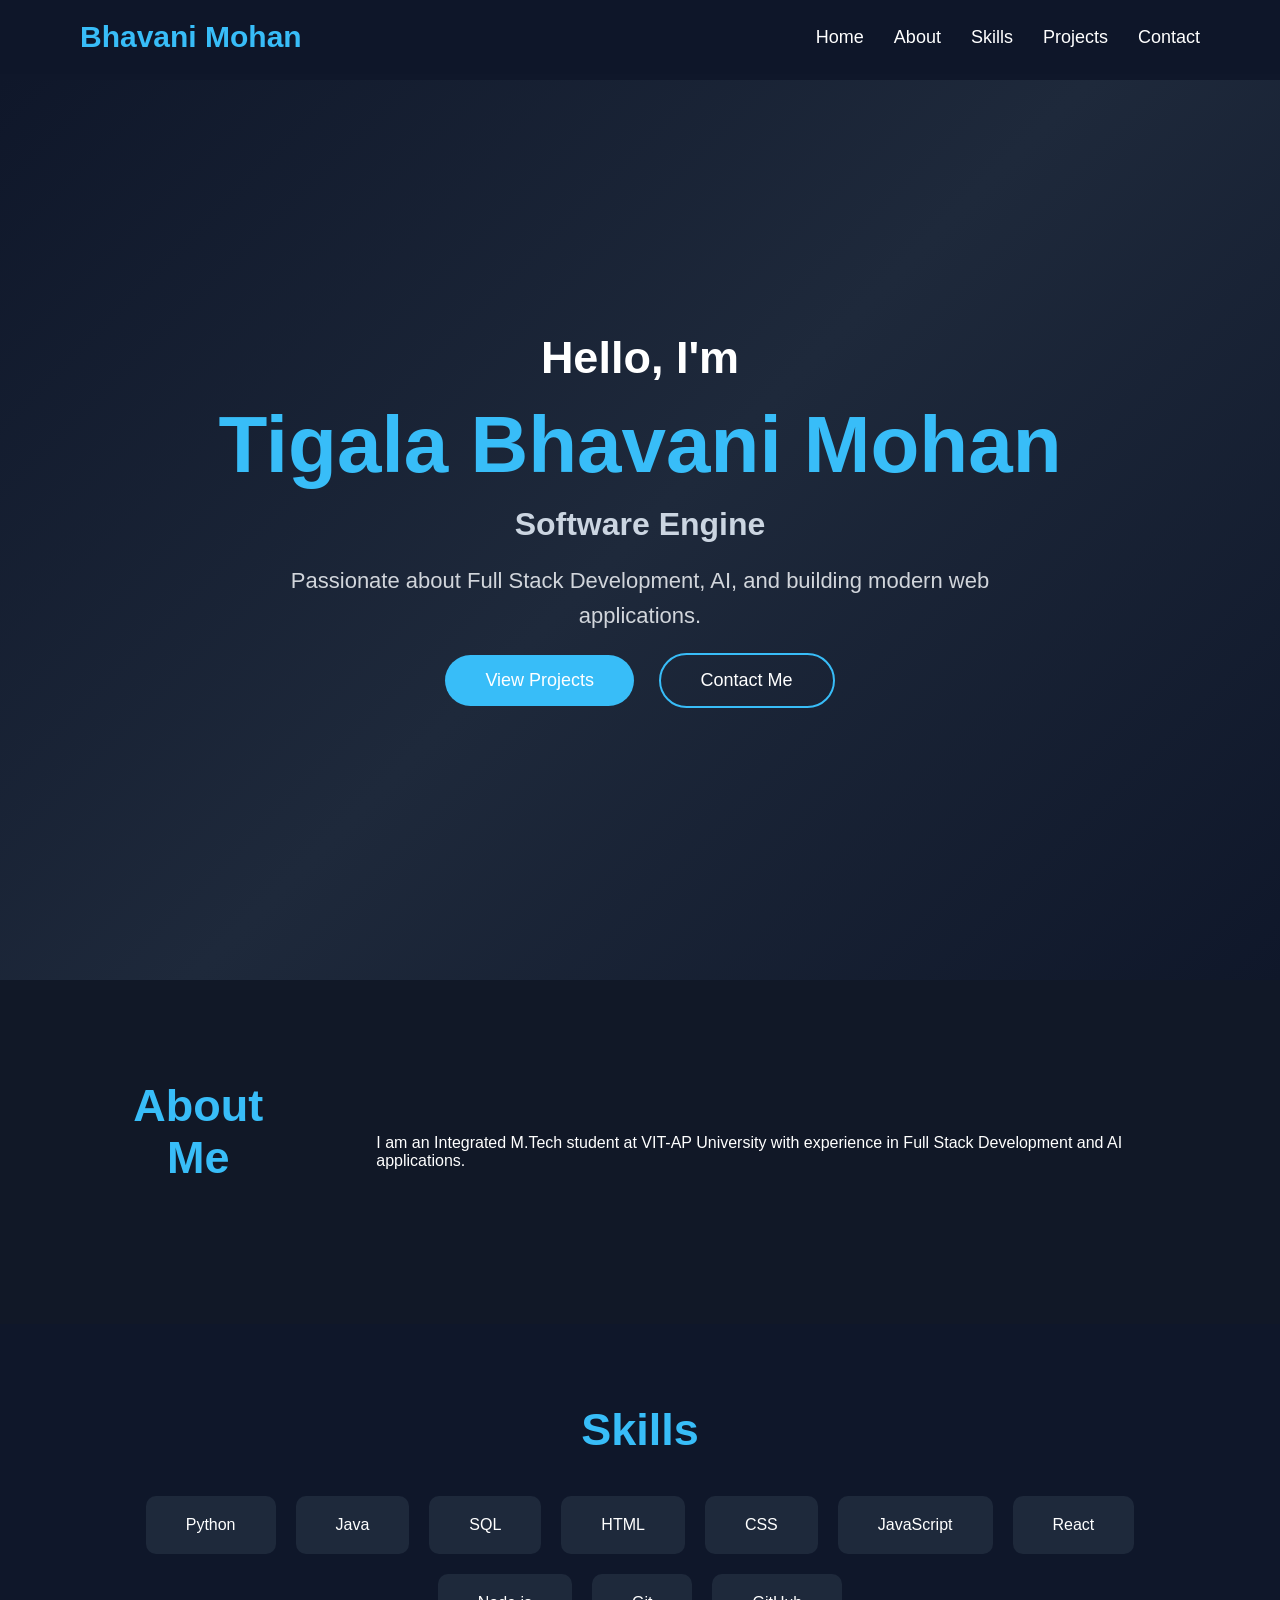
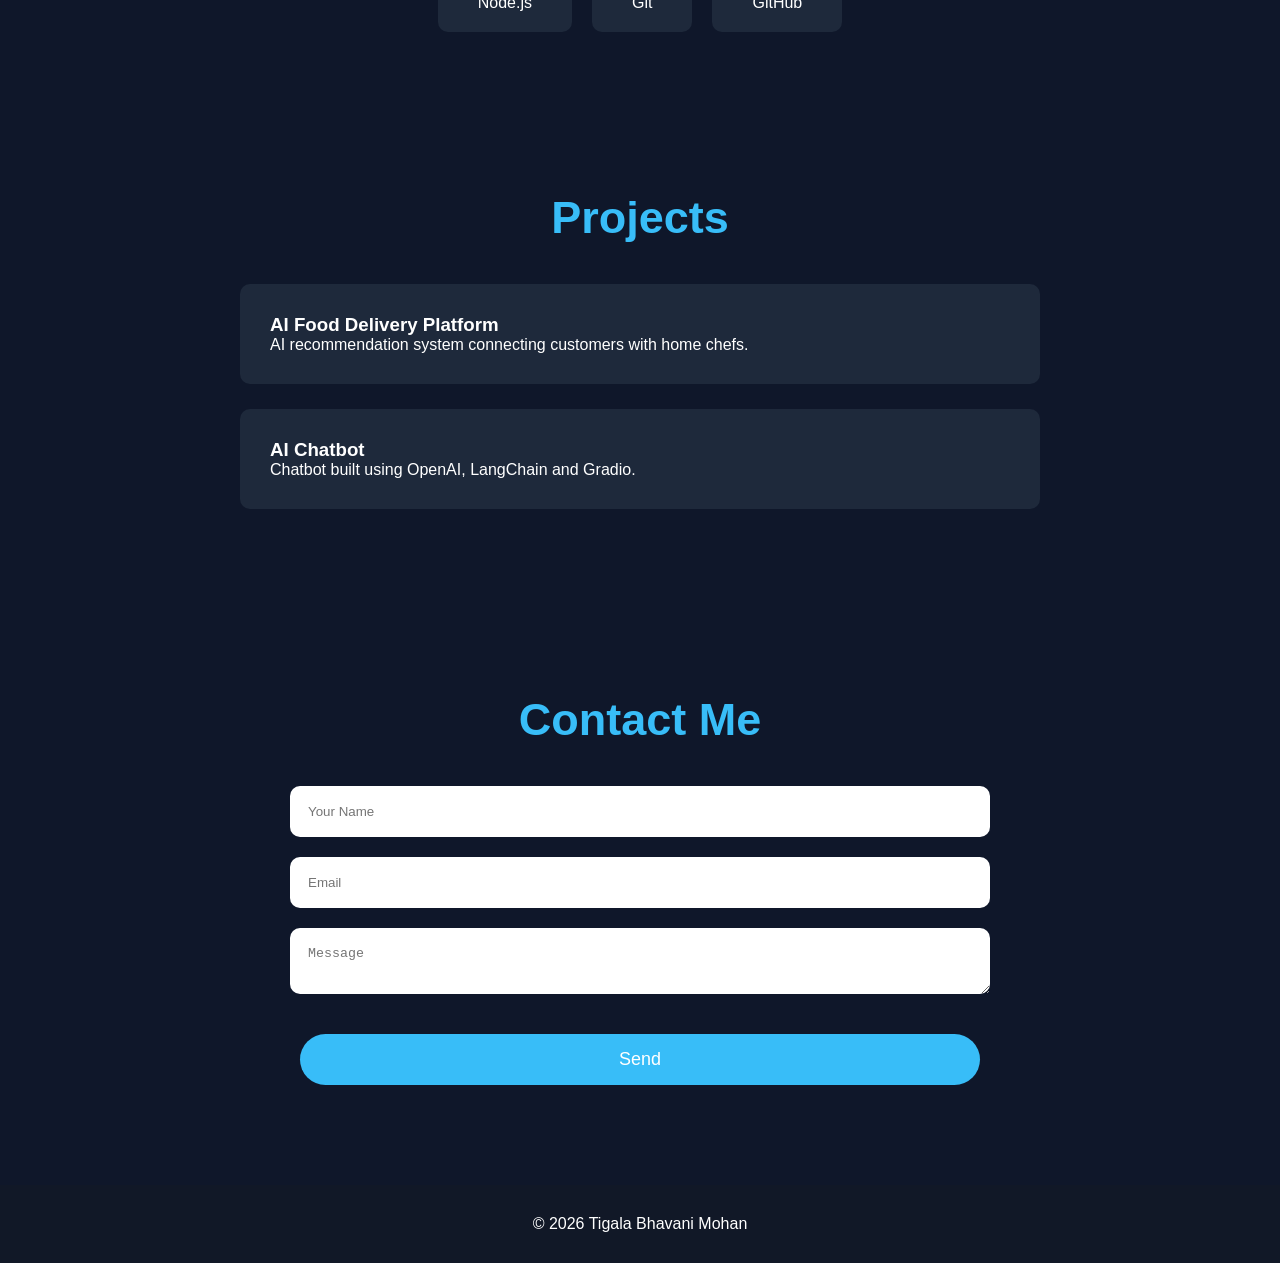
==== index.html @ ccdba6cf "Portfolio Day 1 completed" ====
<body>
<link rel="stylesheet" href="style.css">
    <!-- ================= NAVBAR ================= -->

    <nav>

        <div class="logo">Bhavani Mohan</div>

        <ul>

            <li><a href="#home">Home</a></li>
            <li><a href="#about">About</a></li>
            <li><a href="#skills">Skills</a></li>
            <li><a href="#projects">Projects</a></li>
            <li><a href="#contact">Contact</a></li>

        </ul>

    </nav>

    <!-- ================= HOME ================= -->

    <section id="home" class="hero">

        <h1>Hello, I'm</h1>

        <h2>Tigala Bhavani Mohan</h2>

        <h3 id="typing"></h3>

        <p>
            Passionate about Full Stack Development, AI, and building modern web applications.
        </p>

        <div class="buttons">

            <button>View Projects</button>

            <button class="contact">Contact Me</button>

        </div>

    </section>

    <!-- ================= ABOUT ================= -->

    <section id="about" class="about">

        <h2>About Me</h2>

        <p>
            I am an Integrated M.Tech student at VIT-AP University with experience in Full Stack Development and AI applications.
        </p>

    </section>

    <!-- ================= SKILLS ================= -->

    <section id="skills" class="skills">

        <h2>Skills</h2>

        <div class="skill-container">

            <div class="skill">Python</div>

            <div class="skill">Java</div>

            <div class="skill">SQL</div>

            <div class="skill">HTML</div>

            <div class="skill">CSS</div>

            <div class="skill">JavaScript</div>

            <div class="skill">React</div>

            <div class="skill">Node.js</div>

            <div class="skill">Git</div>

            <div class="skill">GitHub</div>

        </div>

    </section>

    <!-- ================= PROJECTS ================= -->

    <section id="projects">

        <h2>Projects</h2>

        <div class="project">

            <h3>AI Food Delivery Platform</h3>

            <p>
                AI recommendation system connecting customers with home chefs.
            </p>

        </div>

        <div class="project">

            <h3>AI Chatbot</h3>

            <p>
                Chatbot built using OpenAI, LangChain and Gradio.
            </p>

        </div>

    </section>

    <!-- ================= CONTACT ================= -->

    <section id="contact">

        <h2>Contact Me</h2>

        <form>

            <input type="text" placeholder="Your Name">

            <input type="email" placeholder="Email">

            <textarea placeholder="Message"></textarea>

            <button>Send</button>

        </form>

    </section>

    <!-- ================= FOOTER ================= -->

    <footer>

        © 2026 Tigala Bhavani Mohan

    </footer>

    <script src="script.js"></script>

</body>
---- style.css ----
*{
    margin:0;
    padding:0;
    box-sizing:border-box;
}

body{

    background:#0f172a;

    color:white;

    font-family:Arial, Helvetica, sans-serif;

}

/* Navbar */

/* ================= NAVBAR ================= */

nav{

    position:fixed;

    top:0;

    left:0;

    width:100%;

    display:flex;

    justify-content:space-between;

    align-items:center;

    padding:20px 80px;

    background:rgba(15,23,42,0.85);

    backdrop-filter:blur(10px);

    z-index:1000;

}

.logo{

    font-size:30px;

    font-weight:bold;

    color:#38bdf8;

}

nav ul{

    display:flex;

    list-style:none;

    gap:35px;

}

nav ul li a{

    text-decoration:none;

    color:white;

    font-size:18px;

    transition:.3s;

}

nav ul li a:hover{

    color:#38bdf8;

}

.logo{

    font-size:30px;

    font-weight:bold;

    color:#38bdf8;

}

nav ul{

    display:flex;

    list-style:none;

    gap:30px;

}

nav ul li a{

    color:white;

    text-decoration:none;

    font-size:18px;

    transition:.3s;

}

nav ul li a:hover{

    color:#38bdf8;

}

/* Hero */

.hero{

    height:100vh;

    display:flex;

    flex-direction:column;

    justify-content:center;

    align-items:center;

    text-align:center;

    background:linear-gradient(135deg,#0f172a,#1e293b,#0f172a);

}

.hero h1{

    font-size:45px;

}

.hero h2{

    font-size:80px;

    color:#38bdf8;

    margin:15px 0;

}

.hero h3{

    font-size:32px;

    color:#cbd5e1;

}

.hero p{

    width:700px;

    margin-top:20px;

    line-height:35px;

    font-size:22px;

    color:#d1d5db;

}




button{

    margin:20px 10px;

    padding:15px 40px;

    border:none;

    border-radius:40px;

    background:#38bdf8;

    color:white;

    font-size:18px;

    cursor:pointer;

    transition:.4s;

}

button:hover{

    transform:translateY(-5px);

    box-shadow:0px 0px 25px #38bdf8;

}

.contact{

    background:transparent;

    border:2px solid #38bdf8;

}

.contact{

    background:transparent;

    border:2px solid #38bdf8;

}

html{

    scroll-behavior:smooth;

}

/* ABOUT */

.about{

    display:flex;

    justify-content:center;

    align-items:center;

    gap:80px;

    padding:100px;

    background:#111827;

}

.about-image{

    font-size:180px;

}

.about-content{

    width:600px;

}

.about-content h2{

    font-size:50px;

    color:#38bdf8;

    margin-bottom:25px;

}

.about-content p{

    font-size:20px;

    line-height:35px;

}

.cards{

    display:flex;

    gap:20px;

    margin-top:40px;

}

.card{

    background:#1e293b;

    padding:25px;

    border-radius:12px;

    width:150px;

    text-align:center;

    transition:.3s;

}

.card:hover{

    transform:translateY(-10px);

    background:#38bdf8;

}

.card h3{

    font-size:35px;

}

.card p{

    font-size:18px;

}

section{
    padding:80px 10%;
}

section h2{
    font-size:45px;
    text-align:center;
    margin-bottom:40px;
    color:#38bdf8;
}

.skills{
    background:#0f172a;
}

.skill-container{
    display:flex;
    flex-wrap:wrap;
    justify-content:center;
    gap:20px;
}

.skill{

    background:#1e293b;

    padding:20px 40px;

    border-radius:10px;

    transition:.3s;

}

.skill:hover{

    transform:translateY(-10px);

    background:#38bdf8;

}

.project{

    background:#1e293b;

    padding:30px;

    margin:25px auto;

    border-radius:10px;

    max-width:800px;

}

.project:hover{

    transform:scale(1.02);

    transition:.3s;

}

form{

    display:flex;

    flex-direction:column;

    gap:20px;

    max-width:700px;

    margin:auto;

}

input,textarea{

    padding:18px;

    border:none;

    border-radius:10px;

}

footer{

    text-align:center;

    padding:30px;

    background:#111827;

}
body{

    padding-top:80px;

}
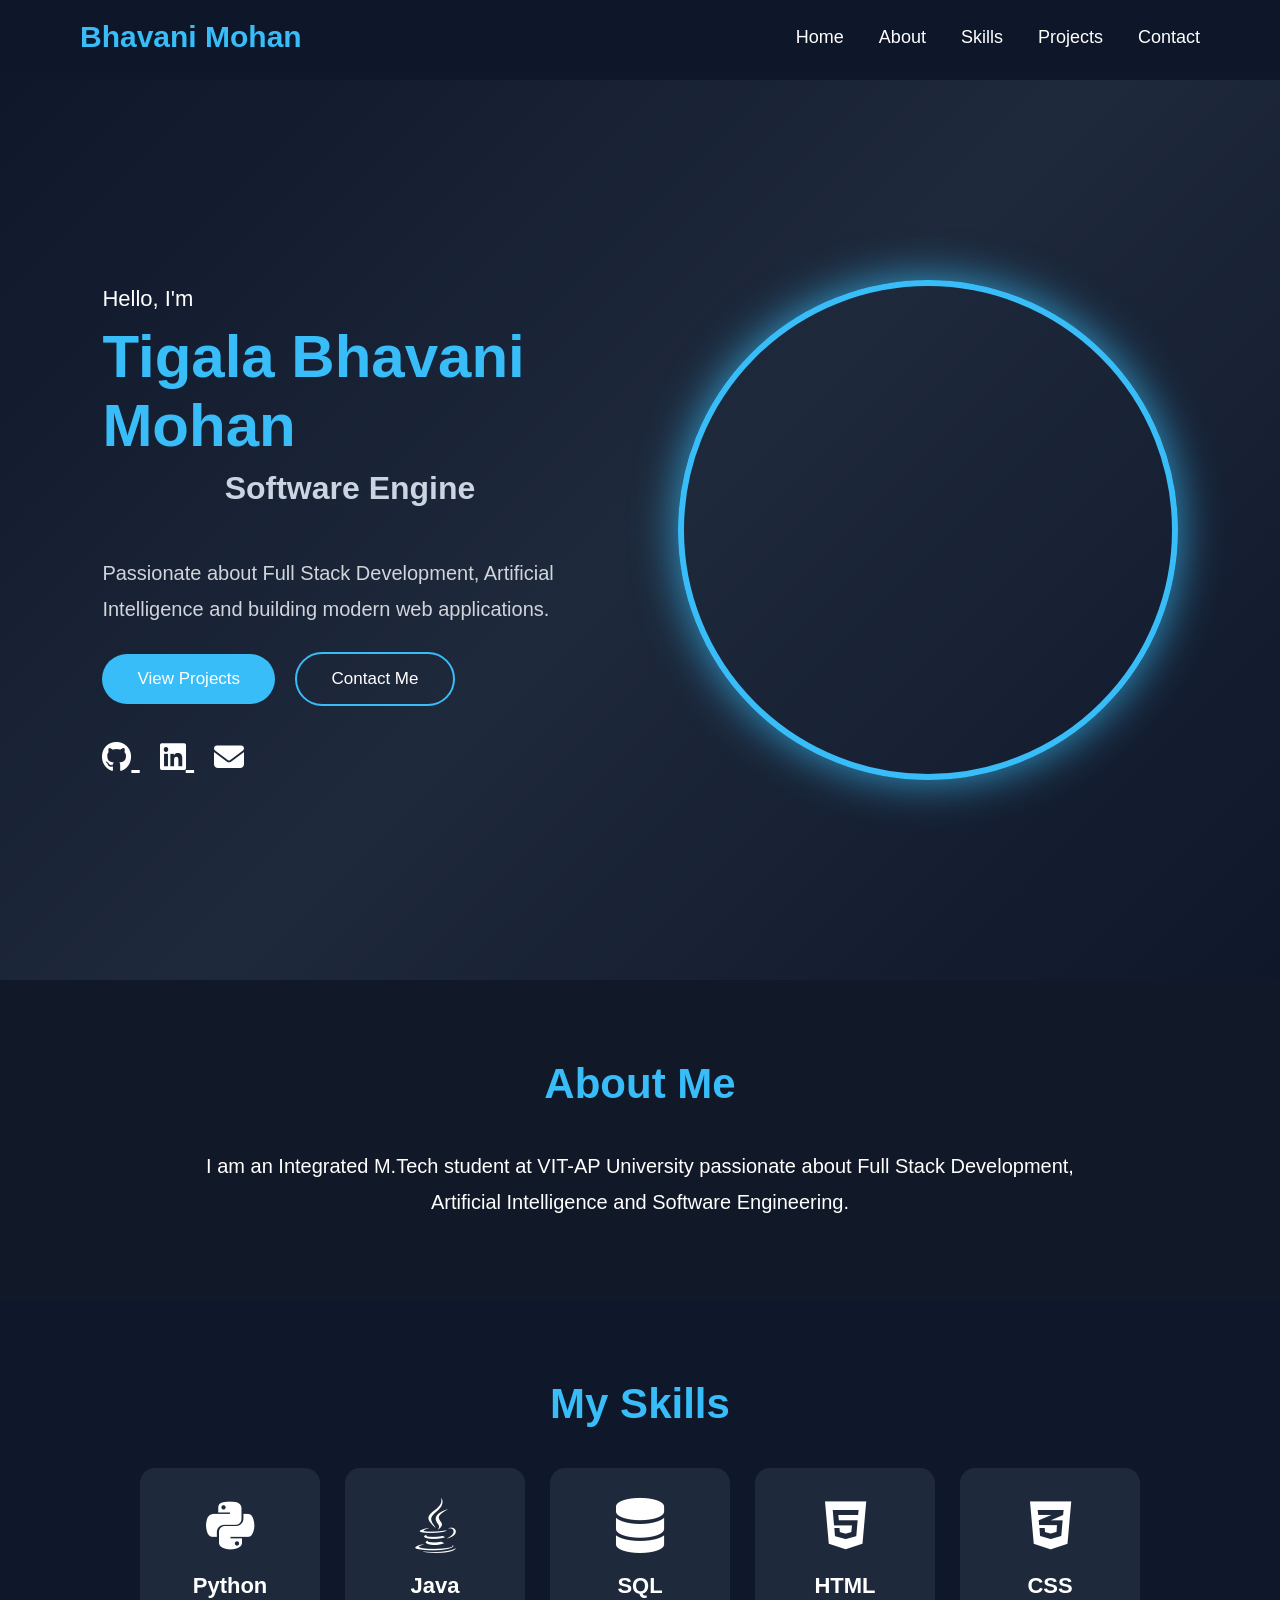
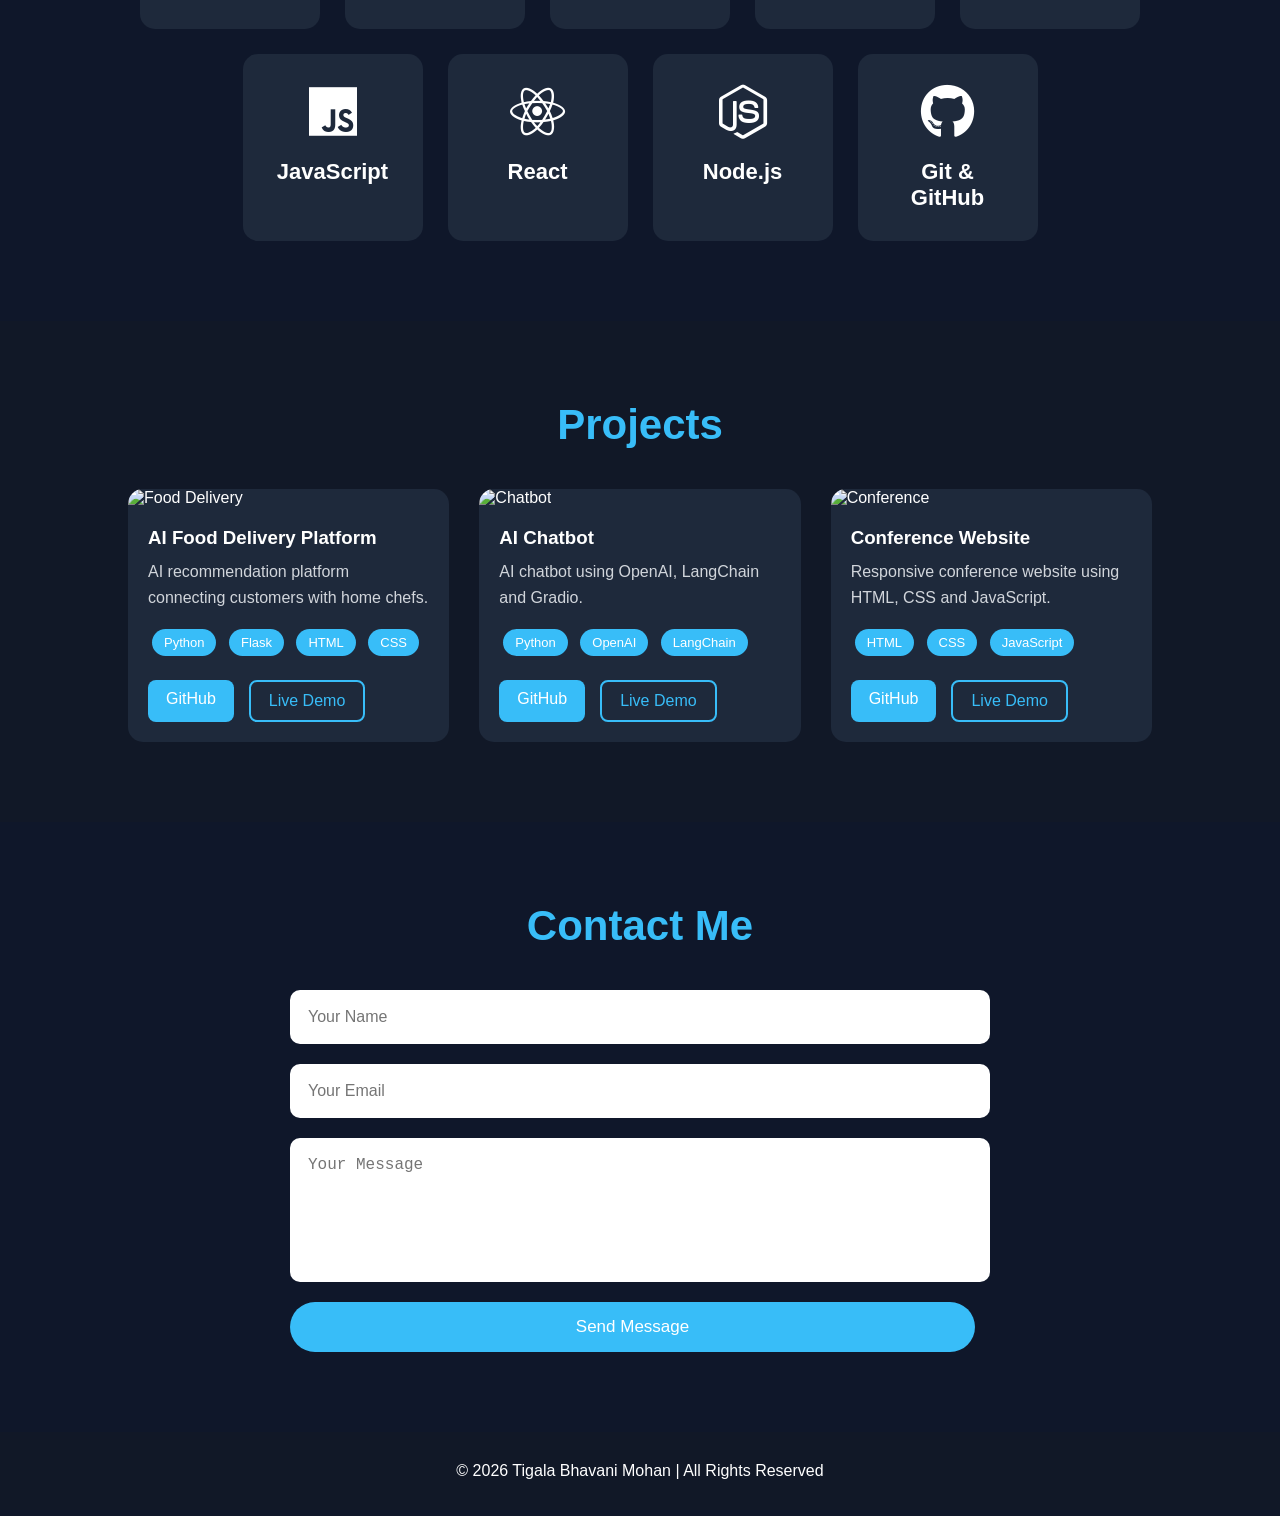
==== commit 02823cb3: "color and padding had changed in this" ====
--- a/index.html
+++ b/index.html
@@ -1,5 +1,24 @@
+<!DOCTYPE html>
+<html lang="en">
+
+<head>
+
+    <meta charset="UTF-8">
+    <meta name="viewport" content="width=device-width, initial-scale=1.0">
+
+    <title>Bhavani Mohan | Portfolio</title>
+
+    <!-- CSS -->
+    <link rel="stylesheet" href="style.css">
+
+    <!-- Font Awesome -->
+    <link rel="stylesheet"
+        href="https://cdnjs.cloudflare.com/ajax/libs/font-awesome/6.6.0/css/all.min.css">
+
+</head>
+
 <body>
-<link rel="stylesheet" href="style.css">
+
     <!-- ================= NAVBAR ================= -->
 
     <nav>
@@ -18,102 +37,252 @@
 
     </nav>
 
-    <!-- ================= HOME ================= -->
+    <!-- ================= HERO ================= -->
 
     <section id="home" class="hero">
 
-        <h1>Hello, I'm</h1>
-
-        <h2>Tigala Bhavani Mohan</h2>
-
-        <h3 id="typing"></h3>
+        <div class="hero-content">
+
+            <div class="left">
+
+                <p>Hello, I'm</p>
+
+                <h1>Tigala Bhavani Mohan</h1>
+
+                <h2 id="typing"></h2>
+
+                <p class="hero-text">
+
+                    Passionate about Full Stack Development,
+                    Artificial Intelligence and building
+                    modern web applications.
+
+                </p>
+
+                <div class="buttons">
+
+                    <button>View Projects</button>
+
+                    <button class="contact">Contact Me</button>
+
+                </div>
+
+                <div class="social-icons">
+
+                    <a href="https://github.com/bhavanimohan" target="_blank">
+                        <i class="fab fa-github"></i>
+                    </a>
+
+                    <a href="#">
+                        <i class="fab fa-linkedin"></i>
+                    </a>
+
+                    <a href="mailto:yourmail@gmail.com">
+                        <i class="fas fa-envelope"></i>
+                    </a>
+
+                </div>
+
+            </div>
+
+            <div class="right">
+
+                <img src="images/profile.jpg" alt="Bhavani Mohan">
+
+            </div>
+
+        </div>
+
+    </section>
+
+    <!-- ================= ABOUT ================= -->
+
+    <section id="about" class="about">
+
+        <h2>About Me</h2>
 
         <p>
-            Passionate about Full Stack Development, AI, and building modern web applications.
+
+            I am an Integrated M.Tech student at VIT-AP University
+            passionate about Full Stack Development,
+            Artificial Intelligence and Software Engineering.
+
         </p>
 
-        <div class="buttons">
-
-            <button>View Projects</button>
-
-            <button class="contact">Contact Me</button>
+    </section>
+
+    <!-- ================= SKILLS ================= -->
+
+    <section id="skills" class="skills">
+
+        <h2>My Skills</h2>
+
+        <div class="skill-container">
+
+            <div class="skill-card">
+                <i class="fa-brands fa-python"></i>
+                <h3>Python</h3>
+            </div>
+
+            <div class="skill-card">
+                <i class="fa-brands fa-java"></i>
+                <h3>Java</h3>
+            </div>
+
+            <div class="skill-card">
+                <i class="fa-solid fa-database"></i>
+                <h3>SQL</h3>
+            </div>
+
+            <div class="skill-card">
+                <i class="fa-brands fa-html5"></i>
+                <h3>HTML</h3>
+            </div>
+
+            <div class="skill-card">
+                <i class="fa-brands fa-css3-alt"></i>
+                <h3>CSS</h3>
+            </div>
+
+            <div class="skill-card">
+                <i class="fa-brands fa-js"></i>
+                <h3>JavaScript</h3>
+            </div>
+
+            <div class="skill-card">
+                <i class="fa-brands fa-react"></i>
+                <h3>React</h3>
+            </div>
+
+            <div class="skill-card">
+                <i class="fa-brands fa-node-js"></i>
+                <h3>Node.js</h3>
+            </div>
+
+            <div class="skill-card">
+                <i class="fa-brands fa-github"></i>
+                <h3>Git & GitHub</h3>
+            </div>
 
         </div>
 
     </section>
 
-    <!-- ================= ABOUT ================= -->
-
-    <section id="about" class="about">
-
-        <h2>About Me</h2>
-
-        <p>
-            I am an Integrated M.Tech student at VIT-AP University with experience in Full Stack Development and AI applications.
-        </p>
-
-    </section>
-
-    <!-- ================= SKILLS ================= -->
-
-    <section id="skills" class="skills">
-
-        <h2>Skills</h2>
-
-        <div class="skill-container">
-
-            <div class="skill">Python</div>
-
-            <div class="skill">Java</div>
-
-            <div class="skill">SQL</div>
-
-            <div class="skill">HTML</div>
-
-            <div class="skill">CSS</div>
-
-            <div class="skill">JavaScript</div>
-
-            <div class="skill">React</div>
-
-            <div class="skill">Node.js</div>
-
-            <div class="skill">Git</div>
-
-            <div class="skill">GitHub</div>
+    <!-- ================= PROJECTS ================= -->
+
+    <section id="projects" class="projects">
+
+        <h2>Projects</h2>
+
+        <div class="project-container">
+
+            <!-- Project 1 -->
+
+            <div class="project-card">
+
+                <img src="images/projects/food-delivery.png" alt="Food Delivery">
+
+                <div class="project-content">
+
+                    <h3>AI Food Delivery Platform</h3>
+
+                    <p>
+                        AI recommendation platform connecting customers with home chefs.
+                    </p>
+
+                    <div class="tech-stack">
+
+                        <span>Python</span>
+                        <span>Flask</span>
+                        <span>HTML</span>
+                        <span>CSS</span>
+
+                    </div>
+
+                    <div class="project-buttons">
+
+                        <a href="#" class="btn-project">GitHub</a>
+
+                        <a href="#" class="btn-live">Live Demo</a>
+
+                    </div>
+
+                </div>
+
+            </div>
+
+            <!-- Project 2 -->
+
+            <div class="project-card">
+
+                <img src="images/projects/chatbot.png" alt="Chatbot">
+
+                <div class="project-content">
+
+                    <h3>AI Chatbot</h3>
+
+                    <p>
+                        AI chatbot using OpenAI, LangChain and Gradio.
+                    </p>
+
+                    <div class="tech-stack">
+
+                        <span>Python</span>
+                        <span>OpenAI</span>
+                        <span>LangChain</span>
+
+                    </div>
+
+                    <div class="project-buttons">
+
+                        <a href="#" class="btn-project">GitHub</a>
+
+                        <a href="#" class="btn-live">Live Demo</a>
+
+                    </div>
+
+                </div>
+
+            </div>
+
+            <!-- Project 3 -->
+
+            <div class="project-card">
+
+                <img src="images/projects/chemistry.png" alt="Conference">
+
+                <div class="project-content">
+
+                    <h3>Conference Website</h3>
+
+                    <p>
+                        Responsive conference website using HTML, CSS and JavaScript.
+                    </p>
+
+                    <div class="tech-stack">
+
+                        <span>HTML</span>
+                        <span>CSS</span>
+                        <span>JavaScript</span>
+
+                    </div>
+
+                    <div class="project-buttons">
+
+                        <a href="#" class="btn-project">GitHub</a>
+
+                        <a href="#" class="btn-live">Live Demo</a>
+
+                    </div>
+
+                </div>
+
+            </div>
 
         </div>
 
     </section>
 
-    <!-- ================= PROJECTS ================= -->
-
-    <section id="projects">
-
-        <h2>Projects</h2>
-
-        <div class="project">
-
-            <h3>AI Food Delivery Platform</h3>
-
-            <p>
-                AI recommendation system connecting customers with home chefs.
-            </p>
-
-        </div>
-
-        <div class="project">
-
-            <h3>AI Chatbot</h3>
-
-            <p>
-                Chatbot built using OpenAI, LangChain and Gradio.
-            </p>
-
-        </div>
-
-    </section>
-
     <!-- ================= CONTACT ================= -->
 
     <section id="contact">
@@ -124,11 +293,11 @@
 
             <input type="text" placeholder="Your Name">
 
-            <input type="email" placeholder="Email">
-
-            <textarea placeholder="Message"></textarea>
-
-            <button>Send</button>
+            <input type="email" placeholder="Your Email">
+
+            <textarea rows="6" placeholder="Your Message"></textarea>
+
+            <button type="submit">Send Message</button>
 
         </form>
 
@@ -138,10 +307,14 @@
 
     <footer>
 
-        © 2026 Tigala Bhavani Mohan
+        <p>© 2026 Tigala Bhavani Mohan | All Rights Reserved</p>
 
     </footer>
 
+    <!-- JavaScript -->
+
     <script src="script.js"></script>
 
-</body>+</body>
+
+</html>
--- a/style.css
+++ b/style.css
@@ -1,342 +1,220 @@
+/* ================= GLOBAL ================= */
+
 *{
     margin:0;
     padding:0;
     box-sizing:border-box;
 }
 
+html{
+    scroll-behavior:smooth;
+}
+
 body{
-
+    font-family:Arial, Helvetica, sans-serif;
     background:#0f172a;
-
     color:white;
-
-    font-family:Arial, Helvetica, sans-serif;
-
-}
-
-/* Navbar */
+    padding-top:80px;
+}
 
 /* ================= NAVBAR ================= */
 
 nav{
-
     position:fixed;
-
     top:0;
-
     left:0;
-
     width:100%;
-
-    display:flex;
-
+    display:flex;
     justify-content:space-between;
-
     align-items:center;
-
     padding:20px 80px;
-
-    background:rgba(15,23,42,0.85);
-
+    background:rgba(15,23,42,.85);
     backdrop-filter:blur(10px);
-
     z-index:1000;
-
 }
 
 .logo{
-
     font-size:30px;
-
     font-weight:bold;
-
     color:#38bdf8;
-
 }
 
 nav ul{
-
-    display:flex;
-
+    display:flex;
     list-style:none;
-
     gap:35px;
-
 }
 
 nav ul li a{
-
+    color:white;
     text-decoration:none;
-
+    font-size:18px;
+    transition:.3s;
+}
+
+nav ul li a:hover{
+    color:#38bdf8;
+}
+
+/* ================= HERO ================= */
+
+/* ================= HERO ================= */
+
+.hero{
+    min-height:100vh;
+    display:flex;
+    justify-content:center;
+    align-items:center;
+    padding:60px 8%;
+    background:linear-gradient(135deg,#0f172a,#1e293b,#0f172a);
+}
+
+.hero-content{
+    width:100%;
+    max-width:1500px;
+    display:flex;
+    justify-content:space-between;
+    align-items:center;
+    gap:80px;
+}
+
+.left{
+    flex:1;
+}
+
+.right{
+    flex:1;
+    display:flex;
+    justify-content:center;
+    align-items:center;
+}
+.left{
+    flex:1;
+}
+
+.left p:first-child{
+    font-size:22px;
+}
+
+.left h1{
+    font-size:60px;
+    color:#38bdf8;
+    margin:10px 0;
+}
+
+.left h2{
+    font-size:32px;
+    color:#cbd5e1;
+    min-height:45px;
+}
+
+.hero-text{
+    font-size:20px;
+    line-height:1.8;
+    margin:20px 0;
+    color:#d1d5db;
+}
+
+.buttons{
+    margin-top:25px;
+}
+
+button{
+    padding:15px 35px;
+    margin-right:15px;
+    border:none;
+    border-radius:40px;
+    background:#38bdf8;
     color:white;
-
-    font-size:18px;
-
+    cursor:pointer;
+    font-size:17px;
     transition:.3s;
-
-}
-
-nav ul li a:hover{
-
+}
+
+button:hover{
+    transform:translateY(-5px);
+    box-shadow:0 0 20px #38bdf8;
+}
+
+.contact{
+    background:transparent;
+    border:2px solid #38bdf8;
+}
+
+.social-icons{
+    margin-top:35px;
+}
+
+.social-icons a{
+    color:white;
+    font-size:30px;
+    margin-right:20px;
+    transition:.3s;
+}
+
+.social-icons a:hover{
     color:#38bdf8;
-
-}
-
-.logo{
-
-    font-size:30px;
-
-    font-weight:bold;
-
-    color:#38bdf8;
-
-}
-
-nav ul{
-
-    display:flex;
-
-    list-style:none;
-
-    gap:30px;
-
-}
-
-nav ul li a{
-
-    color:white;
-
-    text-decoration:none;
-
-    font-size:18px;
-
-    transition:.3s;
-
-}
-
-nav ul li a:hover{
-
-    color:#38bdf8;
-
-}
-
-/* Hero */
-
-.hero{
-
-    height:100vh;
-
-    display:flex;
-
-    flex-direction:column;
-
+}
+
+.right{
+    flex:1;
+    display:flex;
     justify-content:center;
-
-    align-items:center;
-
-    text-align:center;
-
-    background:linear-gradient(135deg,#0f172a,#1e293b,#0f172a);
-
-}
-
-.hero h1{
-
-    font-size:45px;
-
-}
-
-.hero h2{
-
-    font-size:80px;
-
-    color:#38bdf8;
-
-    margin:15px 0;
-
-}
-
-.hero h3{
-
-    font-size:32px;
-
-    color:#cbd5e1;
-
-}
-
-.hero p{
-
-    width:700px;
-
-    margin-top:20px;
-
-    line-height:35px;
-
-    font-size:22px;
-
-    color:#d1d5db;
-
-}
-
-
-
-
-button{
-
-    margin:20px 10px;
-
-    padding:15px 40px;
-
-    border:none;
-
-    border-radius:40px;
-
-    background:#38bdf8;
-
-    color:white;
-
-    font-size:18px;
-
-    cursor:pointer;
+}
+
+.right img{
+
+    width:500px;
+
+    height:500px;
+
+    max-width:100%;
+
+    object-fit:cover;
+
+    border-radius:50%;
+
+    border:6px solid #38bdf8;
+
+    box-shadow:0 0 45px rgba(56,189,248,.8);
 
     transition:.4s;
 
 }
 
-button:hover{
-
-    transform:translateY(-5px);
-
-    box-shadow:0px 0px 25px #38bdf8;
-
-}
-
-.contact{
-
-    background:transparent;
-
-    border:2px solid #38bdf8;
-
-}
-
-.contact{
-
-    background:transparent;
-
-    border:2px solid #38bdf8;
-
-}
-
-html{
-
-    scroll-behavior:smooth;
-
-}
-
-/* ABOUT */
-
-.about{
-
-    display:flex;
-
-    justify-content:center;
-
-    align-items:center;
-
-    gap:80px;
-
-    padding:100px;
-
-    background:#111827;
-
-}
-
-.about-image{
-
-    font-size:180px;
-
-}
-
-.about-content{
-
-    width:600px;
-
-}
-
-.about-content h2{
-
-    font-size:50px;
-
-    color:#38bdf8;
-
-    margin-bottom:25px;
-
-}
-
-.about-content p{
-
-    font-size:20px;
-
-    line-height:35px;
-
-}
-
-.cards{
-
-    display:flex;
-
-    gap:20px;
-
-    margin-top:40px;
-
-}
-
-.card{
-
-    background:#1e293b;
-
-    padding:25px;
-
-    border-radius:12px;
-
-    width:150px;
-
-    text-align:center;
-
-    transition:.3s;
-
-}
-
-.card:hover{
-
-    transform:translateY(-10px);
-
-    background:#38bdf8;
-
-}
-
-.card h3{
-
-    font-size:35px;
-
-}
-
-.card p{
-
-    font-size:18px;
-
-}
+.right img:hover{
+
+    transform:scale(1.05);
+
+}
+/* ================= SECTIONS ================= */
 
 section{
     padding:80px 10%;
 }
 
 section h2{
-    font-size:45px;
     text-align:center;
+    font-size:42px;
+    color:#38bdf8;
     margin-bottom:40px;
-    color:#38bdf8;
-}
+}
+
+/* ================= ABOUT ================= */
+
+.about{
+    background:#111827;
+}
+
+.about p{
+    max-width:900px;
+    margin:auto;
+    text-align:center;
+    font-size:20px;
+    line-height:1.8;
+}
+
+/* ================= SKILLS ================= */
 
 .skills{
     background:#0f172a;
@@ -346,86 +224,313 @@
     display:flex;
     flex-wrap:wrap;
     justify-content:center;
+    gap:25px;
+}
+
+.skill-card{
+    width:180px;
+    padding:30px;
+    background:#1e293b;
+    border-radius:15px;
+    text-align:center;
+    transition:.3s;
+}
+
+.skill-card:hover{
+    transform:translateY(-10px);
+    background:#38bdf8;
+}
+
+.skill-card i{
+    font-size:55px;
+    margin-bottom:20px;
+}
+
+.skill-card h3{
+    font-size:22px;
+}
+
+/* ================= PROJECTS ================= */
+
+.projects{
+    background:#111827;
+}
+
+.project-container{
+    display:grid;
+    grid-template-columns:repeat(auto-fit,minmax(320px,1fr));
+    gap:30px;
+}
+
+.project-card{
+    background:#1e293b;
+    border-radius:15px;
+    overflow:hidden;
+    transition:.3s;
+}
+
+.project-card:hover{
+    transform:translateY(-10px);
+    box-shadow:0 0 25px rgba(56,189,248,.4);
+}
+
+.project-card img{
+    width:100%;
+    height:220px;
+    object-fit:cover;
+}
+
+.project-content{
+    padding:20px;
+}
+
+.project-content h3{
+    margin-bottom:10px;
+}
+
+.project-content p{
+    color:#d1d5db;
+    line-height:1.6;
+}
+
+.tech-stack{
+    margin:15px 0;
+}
+
+.tech-stack span{
+    display:inline-block;
+    background:#38bdf8;
+    padding:6px 12px;
+    border-radius:20px;
+    margin:4px;
+    font-size:13px;
+}
+
+.project-buttons{
+    display:flex;
+    gap:15px;
+    margin-top:20px;
+}
+
+.btn-project,
+.btn-live{
+    padding:10px 18px;
+    border-radius:8px;
+    text-decoration:none;
+    transition:.3s;
+}
+
+.btn-project{
+    background:#38bdf8;
+    color:white;
+}
+
+.btn-live{
+    border:2px solid #38bdf8;
+    color:#38bdf8;
+}
+
+.btn-project:hover,
+.btn-live:hover{
+    transform:scale(1.05);
+}
+
+/* ================= CONTACT ================= */
+
+form{
+    max-width:700px;
+    margin:auto;
+    display:flex;
+    flex-direction:column;
     gap:20px;
 }
 
-.skill{
-
-    background:#1e293b;
-
-    padding:20px 40px;
-
+input,
+textarea{
+    padding:18px;
+    border:none;
     border-radius:10px;
-
-    transition:.3s;
-
-}
-
-.skill:hover{
-
-    transform:translateY(-10px);
-
-    background:#38bdf8;
-
-}
-
-.project{
-
-    background:#1e293b;
-
+    font-size:16px;
+}
+
+textarea{
+    resize:none;
+}
+
+/* ================= FOOTER ================= */
+
+footer{
+    text-align:center;
     padding:30px;
-
-    margin:25px auto;
-
-    border-radius:10px;
-
-    max-width:800px;
-
-}
-
-.project:hover{
-
-    transform:scale(1.02);
-
-    transition:.3s;
-
-}
-
-form{
-
-    display:flex;
-
+    background:#111827;
+}
+
+/* ================= MOBILE ================= */
+
+@media(max-width:768px){
+
+    nav{
+        flex-direction:column;
+        gap:15px;
+        padding:20px;
+    }
+
+    nav ul{
+        flex-wrap:wrap;
+        justify-content:center;
+    }
+
+    .hero-content{
+        flex-direction:column-reverse;
+        text-align:center;
+    }
+
+    .left h1{
+        font-size:42px;
+    }
+
+    .left h2{
+        font-size:26px;
+    }
+
+    .hero-text{
+        font-size:18px;
+    }
+
+    .right img{
+        width:220px;
+        height:220px;
+    }
+}
+/* ================= RESPONSIVE ================= */
+
+@media (max-width:1200px){
+
+.hero-content{
+    gap:50px;
+}
+
+.left h1{
+    font-size:58px;
+}
+
+.left h2{
+    font-size:32px;
+}
+
+.right img{
+    width:400px;
+    height:400px;
+}
+
+}
+
+@media (max-width:992px){
+
+.hero-content{
+    flex-direction:column-reverse;
+    text-align:center;
+}
+
+.left{
+    display:flex;
     flex-direction:column;
-
-    gap:20px;
-
+    align-items:center;
+}
+
+.hero-text{
     max-width:700px;
-
-    margin:auto;
-
-}
-
-input,textarea{
-
-    padding:18px;
-
-    border:none;
-
-    border-radius:10px;
-
-}
-
-footer{
-
-    text-align:center;
-
-    padding:30px;
-
-    background:#111827;
-
-}
-body{
-
-    padding-top:80px;
+}
+
+.right img{
+    width:340px;
+    height:340px;
+}
+
+.buttons{
+    justify-content:center;
+}
+
+}
+
+@media (max-width:768px){
+
+nav{
+    padding:20px;
+    flex-direction:column;
+    gap:15px;
+}
+
+nav ul{
+    flex-wrap:wrap;
+    justify-content:center;
+}
+
+.hero{
+    padding-top:120px;
+}
+
+.left h1{
+    font-size:46px;
+}
+
+.left h2{
+    font-size:26px;
+}
+
+.hero-text{
+    font-size:18px;
+}
+
+.buttons{
+    flex-direction:column;
+    align-items:center;
+}
+
+button{
+    width:220px;
+}
+
+.right img{
+    width:270px;
+    height:270px;
+}
+
+}
+
+@media (max-width:480px){
+
+.logo{
+    font-size:24px;
+}
+
+nav ul{
+    gap:15px;
+}
+
+nav ul li a{
+    font-size:16px;
+}
+
+.left h1{
+    font-size:36px;
+}
+
+.left h2{
+    font-size:22px;
+}
+
+.hero-text{
+    font-size:16px;
+}
+
+.right img{
+    width:220px;
+    height:220px;
+}
+
+.social-icons a{
+    font-size:26px;
+}
 
 }
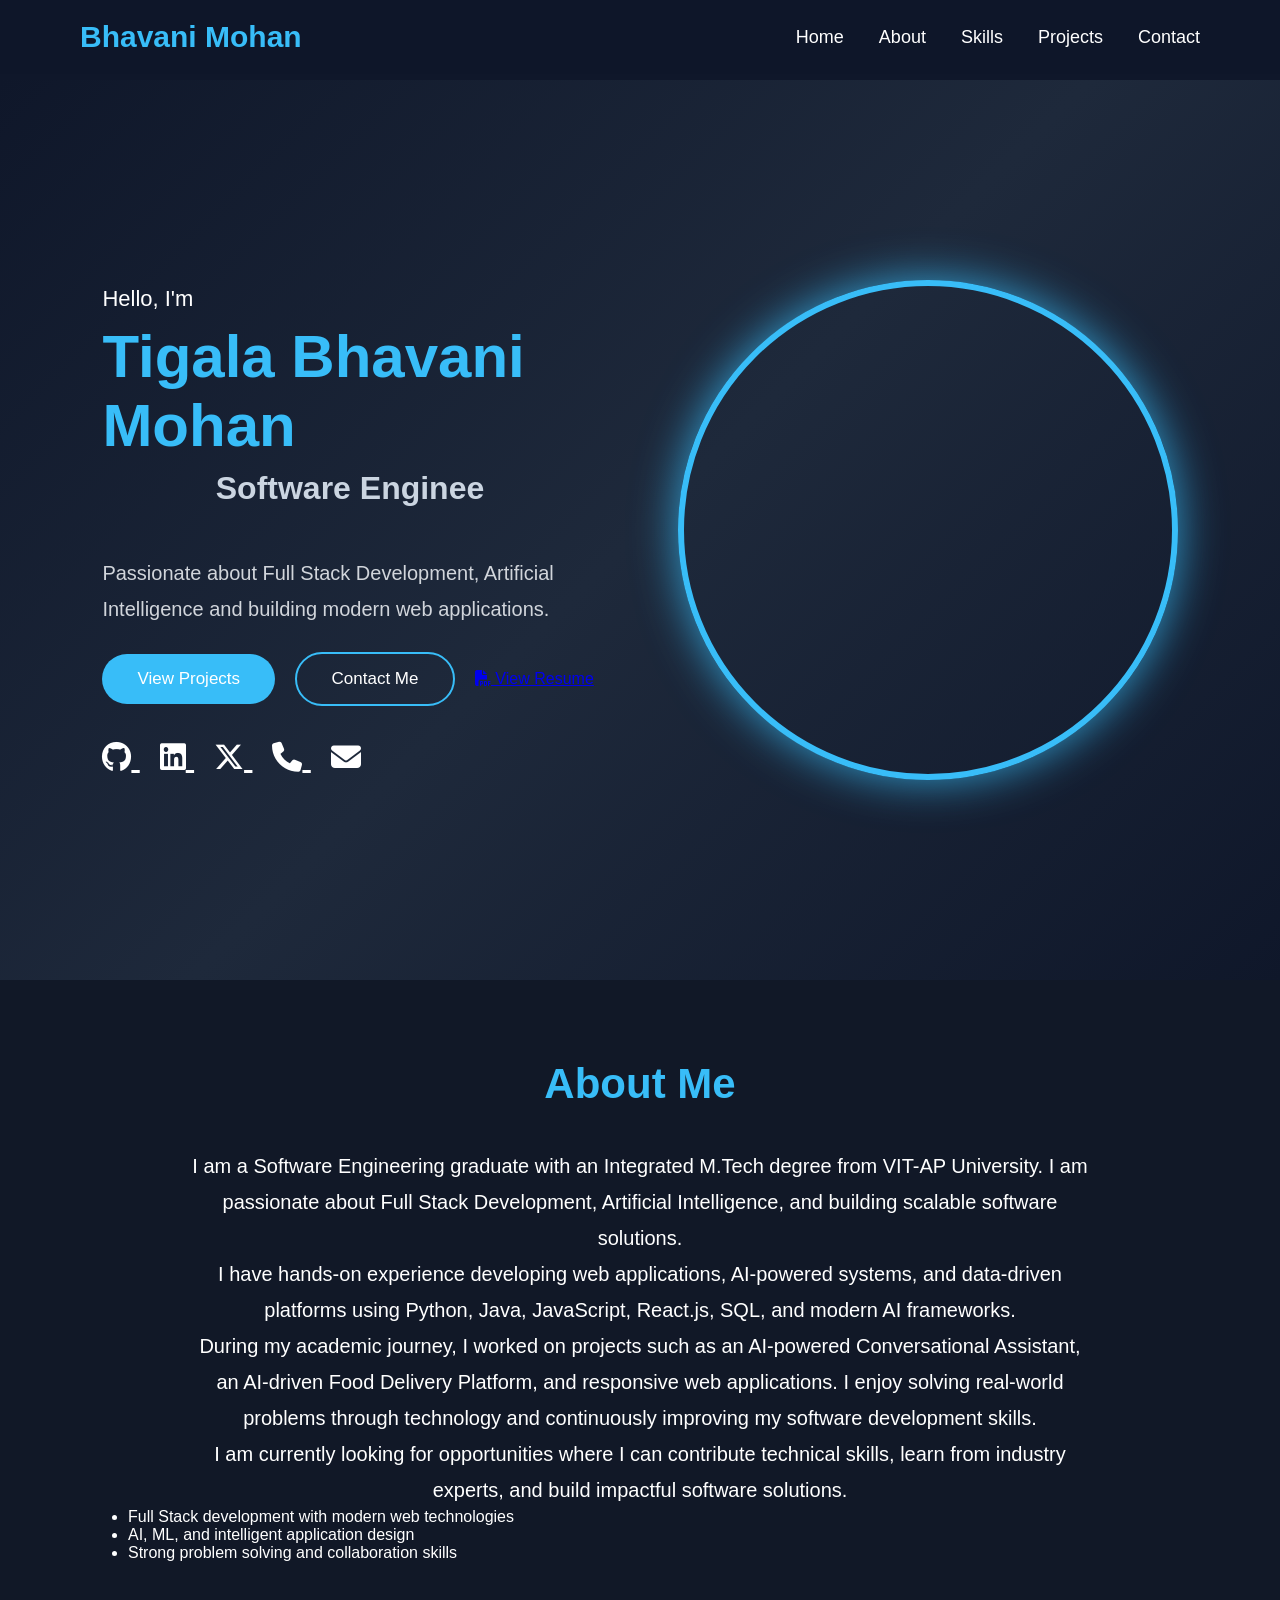
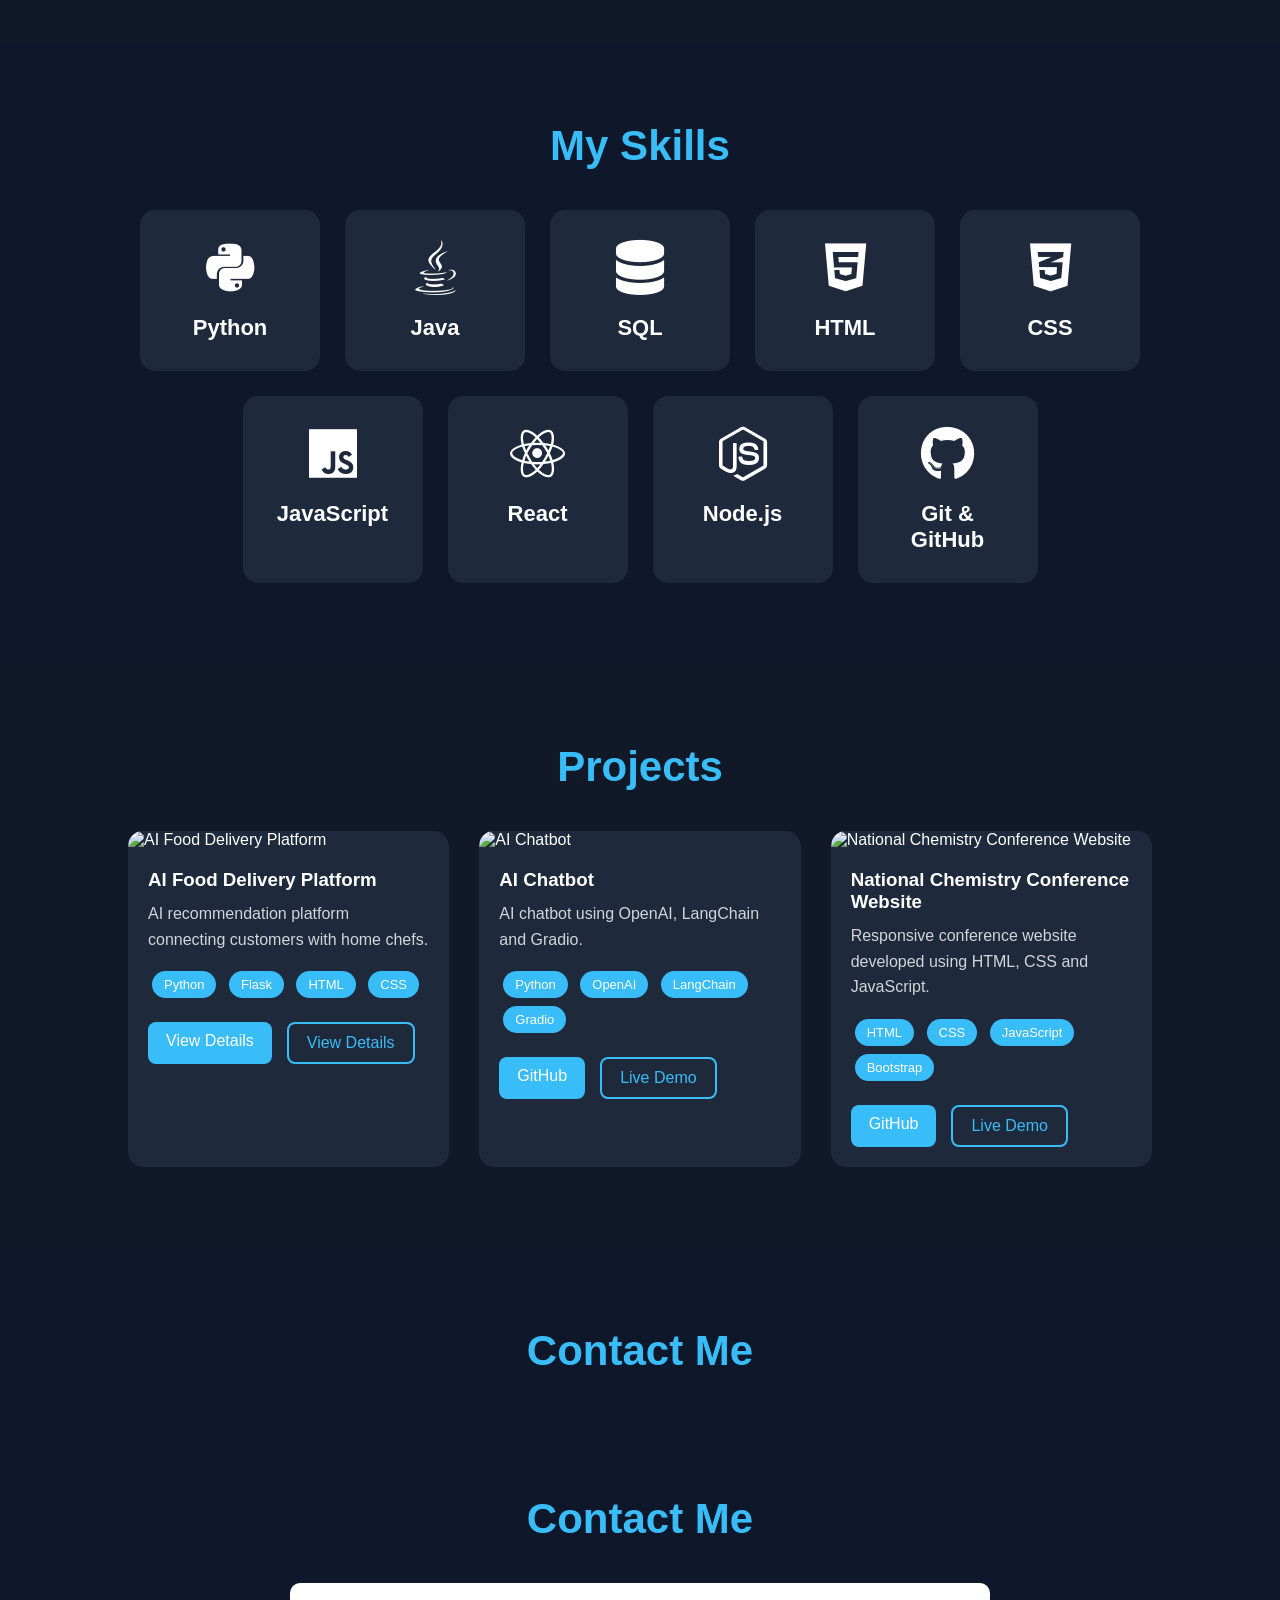
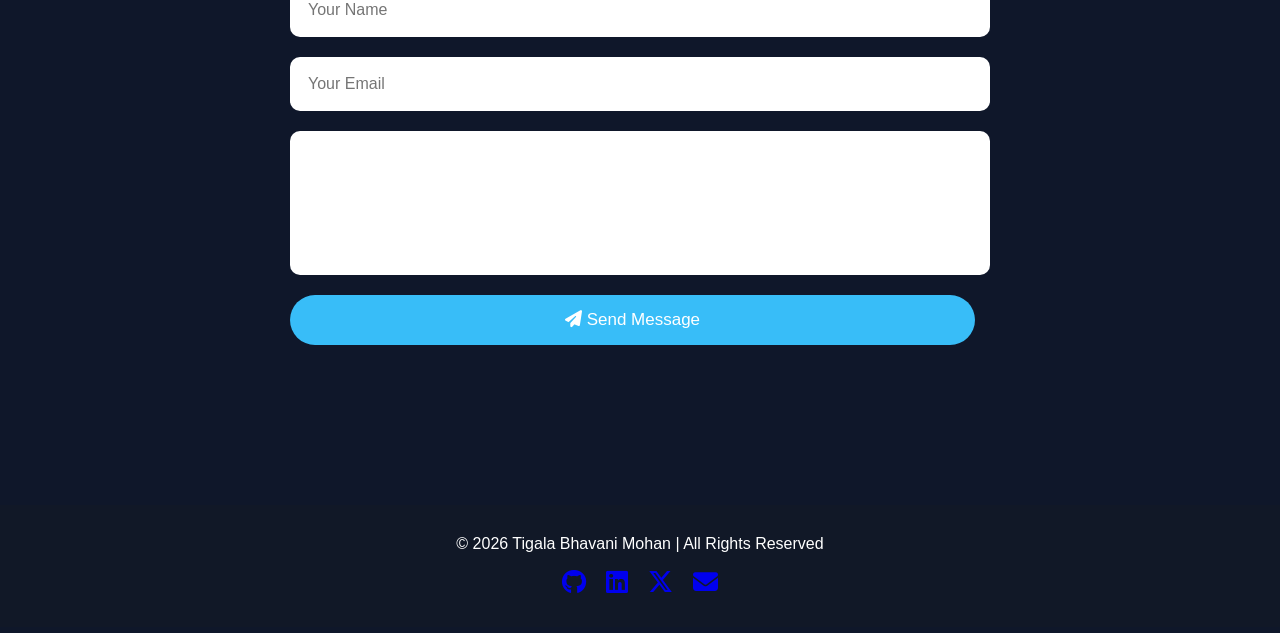
==== commit 2822fb4c: "html code is updated" ====
--- a/index.html
+++ b/index.html
@@ -17,304 +17,808 @@
 
 </head>
 
+
 <body>
 
-    <!-- ================= NAVBAR ================= -->
-
-    <nav>
-
-        <div class="logo">Bhavani Mohan</div>
-
-        <ul>
-
-            <li><a href="#home">Home</a></li>
-            <li><a href="#about">About</a></li>
-            <li><a href="#skills">Skills</a></li>
-            <li><a href="#projects">Projects</a></li>
-            <li><a href="#contact">Contact</a></li>
-
-        </ul>
-
-    </nav>
-
-    <!-- ================= HERO ================= -->
-
-    <section id="home" class="hero">
-
-        <div class="hero-content">
-
-            <div class="left">
-
-                <p>Hello, I'm</p>
-
-                <h1>Tigala Bhavani Mohan</h1>
-
-                <h2 id="typing"></h2>
-
-                <p class="hero-text">
-
-                    Passionate about Full Stack Development,
-                    Artificial Intelligence and building
-                    modern web applications.
+
+<!-- ================= NAVBAR ================= -->
+
+<nav>
+
+    <div class="logo">
+        Bhavani Mohan
+    </div>
+
+
+    <ul>
+
+        <li><a href="#home">Home</a></li>
+
+        <li><a href="#about">About</a></li>
+
+        <li><a href="#skills">Skills</a></li>
+
+        <li><a href="#projects">Projects</a></li>
+
+        <li><a href="#contact">Contact</a></li>
+
+    </ul>
+
+
+</nav>
+
+
+
+<!-- ================= HERO ================= -->
+
+
+<section id="home" class="hero">
+
+
+<div class="hero-content">
+
+
+<div class="left">
+
+
+<p>Hello, I'm</p>
+
+
+<h1>
+Tigala Bhavani Mohan
+</h1>
+
+
+<h2 id="typing"></h2>
+
+
+
+<p class="hero-text">
+
+Passionate about Full Stack Development,
+Artificial Intelligence and building
+modern web applications.
+
+</p>
+
+
+
+
+<div class="buttons">
+
+
+<button onclick="document.getElementById('projects').scrollIntoView()">
+
+View Projects
+
+</button>
+
+
+
+<button class="contact"
+onclick="document.getElementById('contact').scrollIntoView()">
+
+Contact Me
+
+</button>
+
+
+
+<a href="https://drive.google.com/file/d/1j54xcZfvcMpO3PM-afCy0neczvcoitJT/view?usp=sharing"
+target="_blank"
+class="resume-btn">
+
+<i class="fa-solid fa-file-pdf"></i>
+
+View Resume
+
+</a>
+
+
+</div>
+
+
+
+
+<!-- SOCIAL ICONS -->
+
+
+<div class="social-icons">
+
+
+<a href="https://github.com/bhavanimohan"
+target="_blank"
+title="GitHub">
+
+<i class="fab fa-github"></i>
+
+</a>
+
+
+
+
+<a href="https://www.linkedin.com/in/bhavani-mohan-tigala/"
+target="_blank"
+title="LinkedIn">
+
+<i class="fab fa-linkedin"></i>
+
+</a>
+
+
+
+
+<a href="https://x.com/mohan_tigala"
+target="_blank"
+title="X">
+
+<i class="fab fa-x-twitter"></i>
+
+</a>
+
+
+
+
+<a href="tel:+918522019276"
+title="Phone">
+
+<i class="fas fa-phone"></i>
+
+</a>
+
+
+
+
+<a href="mailto:yourmail@gmail.com"
+title="Email">
+
+<i class="fas fa-envelope"></i>
+
+</a>
+
+
+
+</div>
+
+
+</div>
+
+
+
+
+
+<div class="right">
+
+
+<img src="images/profile.jpg"
+alt="Bhavani Mohan">
+
+
+</div>
+
+
+
+</div>
+
+
+</section>
+
+
+
+
+
+<!-- ================= ABOUT ================= -->
+
+
+<section id="about" class="about">
+
+    <h2>About Me</h2>
+
+    <p>
+        I am a Software Engineering graduate with an Integrated M.Tech degree from VIT-AP University.
+        I am passionate about Full Stack Development, Artificial Intelligence, and building scalable software solutions.
+    </p>
+
+    <p>
+        I have hands-on experience developing web applications, AI-powered systems, and data-driven platforms using Python, Java, JavaScript, React.js, SQL, and modern AI frameworks.
+    </p>
+
+    <p>
+        During my academic journey, I worked on projects such as an AI-powered Conversational Assistant, an AI-driven Food Delivery Platform, and responsive web applications.
+        I enjoy solving real-world problems through technology and continuously improving my software development skills.
+    </p>
+
+    <p>
+        I am currently looking for opportunities where I can contribute technical skills, learn from industry experts, and build impactful software solutions.
+    </p>
+
+    <ul>
+        <li>Full Stack development with modern web technologies</li>
+        <li>AI, ML, and intelligent application design</li>
+        <li>Strong problem solving and collaboration skills</li>
+    </ul>
+
+</section>
+
+
+
+
+
+
+<!-- ================= SKILLS ================= -->
+
+
+<section id="skills" class="skills">
+
+
+<h2>
+My Skills
+</h2>
+
+
+
+<div class="skill-container">
+
+
+
+<div class="skill-card">
+
+<i class="fa-brands fa-python"></i>
+
+<h3>
+Python
+</h3>
+
+</div>
+
+
+
+
+<div class="skill-card">
+
+<i class="fa-brands fa-java"></i>
+
+<h3>
+Java
+</h3>
+
+</div>
+
+
+
+
+
+<div class="skill-card">
+
+<i class="fa-solid fa-database"></i>
+
+<h3>
+SQL
+</h3>
+
+</div>
+
+
+
+
+
+<div class="skill-card">
+
+<i class="fa-brands fa-html5"></i>
+
+<h3>
+HTML
+</h3>
+
+</div>
+
+
+
+
+
+<div class="skill-card">
+
+<i class="fa-brands fa-css3-alt"></i>
+
+<h3>
+CSS
+</h3>
+
+</div>
+
+
+
+
+
+<div class="skill-card">
+
+<i class="fa-brands fa-js"></i>
+
+<h3>
+JavaScript
+</h3>
+
+</div>
+
+
+
+
+
+<div class="skill-card">
+
+<i class="fa-brands fa-react"></i>
+
+<h3>
+React
+</h3>
+
+</div>
+
+
+
+
+
+<div class="skill-card">
+
+<i class="fa-brands fa-node-js"></i>
+
+<h3>
+Node.js
+</h3>
+
+</div>
+
+
+
+
+
+<div class="skill-card">
+
+<i class="fa-brands fa-github"></i>
+
+<h3>
+Git & GitHub
+</h3>
+
+</div>
+
+
+
+
+</div>
+
+
+</section>
+
+<!-- ================= PROJECTS ================= -->
+
+<section id="projects" class="projects">
+
+    <h2>
+        Projects
+    </h2>
+
+
+    <div class="project-container">
+
+
+        <!-- Project 1 -->
+
+        <div class="project-card">
+
+
+            <img src="images/projects/food-delivery.svg"
+                 alt="AI Food Delivery Platform">
+
+
+
+            <div class="project-content">
+
+
+                <h3>
+                    AI Food Delivery Platform
+                </h3>
+
+
+
+                <p>
+
+                    AI recommendation platform connecting
+                    customers with home chefs.
 
                 </p>
 
-                <div class="buttons">
-
-                    <button>View Projects</button>
-
-                    <button class="contact">Contact Me</button>
+
+
+                <div class="tech-stack">
+
+
+                    <span>Python</span>
+
+                    <span>Flask</span>
+
+                    <span>HTML</span>
+
+                    <span>CSS</span>
+
 
                 </div>
 
-                <div class="social-icons">
-
-                    <a href="https://github.com/bhavanimohan" target="_blank">
-                        <i class="fab fa-github"></i>
+
+
+
+                <div class="project-buttons">
+
+
+                    <a href="project-food-delivery.html"
+                       class="btn-project">
+
+                        View Details
+
                     </a>
 
-                    <a href="#">
-                        <i class="fab fa-linkedin"></i>
+
+
+                    <a href="project-food-delivery.html"
+                       class="btn-live">
+
+                        View Details
+
                     </a>
 
-                    <a href="mailto:yourmail@gmail.com">
-                        <i class="fas fa-envelope"></i>
+
+
+                </div>
+
+
+            </div>
+
+
+        </div>
+
+
+
+
+
+
+        <!-- Project 2 -->
+
+
+        <div class="project-card">
+
+
+            <img src="images/projects/chatbot.svg"
+                 alt="AI Chatbot">
+
+
+
+            <div class="project-content">
+
+
+                <h3>
+                    AI Chatbot
+                </h3>
+
+
+
+
+                <p>
+
+                    AI chatbot using OpenAI,
+                    LangChain and Gradio.
+
+                </p>
+
+
+
+
+                <div class="tech-stack">
+
+
+                    <span>Python</span>
+
+                    <span>OpenAI</span>
+
+                    <span>LangChain</span>
+
+                    <span>Gradio</span>
+
+
+                </div>
+
+
+
+
+                <div class="project-buttons">
+
+
+                    <a href="#"
+                       class="btn-project">
+
+                        GitHub
+
                     </a>
 
+
+
+
+                    <a href="#"
+                       class="btn-live">
+
+                        Live Demo
+
+                    </a>
+
+
                 </div>
 
+
+
             </div>
 
-            <div class="right">
-
-                <img src="images/profile.jpg" alt="Bhavani Mohan">
+
+
+        </div>
+
+
+
+
+
+
+        <!-- Project 3 -->
+
+
+        <div class="project-card">
+
+
+            <img src="images/projects/chemistry.svg"
+                 alt="National Chemistry Conference Website">
+
+
+
+            <div class="project-content">
+
+
+                <h3>
+                    National Chemistry Conference Website
+                </h3>
+
+
+
+
+                <p>
+
+                    Responsive conference website developed
+                    using HTML, CSS and JavaScript.
+
+                </p>
+
+
+
+
+                <div class="tech-stack">
+
+
+                    <span>HTML</span>
+
+                    <span>CSS</span>
+
+                    <span>JavaScript</span>
+
+                    <span>Bootstrap</span>
+
+
+                </div>
+
+
+
+
+                <div class="project-buttons">
+
+
+                    <a href="#"
+                       class="btn-project">
+
+                        GitHub
+
+                    </a>
+
+
+
+
+                    <a href="#"
+                       class="btn-live">
+
+                        Live Demo
+
+                    </a>
+
+
+
+                </div>
+
+
 
             </div>
 
+
+
         </div>
 
-    </section>
-
-    <!-- ================= ABOUT ================= -->
-
-    <section id="about" class="about">
-
-        <h2>About Me</h2>
-
-        <p>
-
-            I am an Integrated M.Tech student at VIT-AP University
-            passionate about Full Stack Development,
-            Artificial Intelligence and Software Engineering.
-
-        </p>
-
-    </section>
-
-    <!-- ================= SKILLS ================= -->
-
-    <section id="skills" class="skills">
-
-        <h2>My Skills</h2>
-
-        <div class="skill-container">
-
-            <div class="skill-card">
-                <i class="fa-brands fa-python"></i>
-                <h3>Python</h3>
-            </div>
-
-            <div class="skill-card">
-                <i class="fa-brands fa-java"></i>
-                <h3>Java</h3>
-            </div>
-
-            <div class="skill-card">
-                <i class="fa-solid fa-database"></i>
-                <h3>SQL</h3>
-            </div>
-
-            <div class="skill-card">
-                <i class="fa-brands fa-html5"></i>
-                <h3>HTML</h3>
-            </div>
-
-            <div class="skill-card">
-                <i class="fa-brands fa-css3-alt"></i>
-                <h3>CSS</h3>
-            </div>
-
-            <div class="skill-card">
-                <i class="fa-brands fa-js"></i>
-                <h3>JavaScript</h3>
-            </div>
-
-            <div class="skill-card">
-                <i class="fa-brands fa-react"></i>
-                <h3>React</h3>
-            </div>
-
-            <div class="skill-card">
-                <i class="fa-brands fa-node-js"></i>
-                <h3>Node.js</h3>
-            </div>
-
-            <div class="skill-card">
-                <i class="fa-brands fa-github"></i>
-                <h3>Git & GitHub</h3>
-            </div>
-
-        </div>
-
-    </section>
-
-    <!-- ================= PROJECTS ================= -->
-
-    <section id="projects" class="projects">
-
-        <h2>Projects</h2>
-
-        <div class="project-container">
-
-            <!-- Project 1 -->
-
-            <div class="project-card">
-
-                <img src="images/projects/food-delivery.png" alt="Food Delivery">
-
-                <div class="project-content">
-
-                    <h3>AI Food Delivery Platform</h3>
-
-                    <p>
-                        AI recommendation platform connecting customers with home chefs.
-                    </p>
-
-                    <div class="tech-stack">
-
-                        <span>Python</span>
-                        <span>Flask</span>
-                        <span>HTML</span>
-                        <span>CSS</span>
-
-                    </div>
-
-                    <div class="project-buttons">
-
-                        <a href="#" class="btn-project">GitHub</a>
-
-                        <a href="#" class="btn-live">Live Demo</a>
-
-                    </div>
-
-                </div>
-
-            </div>
-
-            <!-- Project 2 -->
-
-            <div class="project-card">
-
-                <img src="images/projects/chatbot.png" alt="Chatbot">
-
-                <div class="project-content">
-
-                    <h3>AI Chatbot</h3>
-
-                    <p>
-                        AI chatbot using OpenAI, LangChain and Gradio.
-                    </p>
-
-                    <div class="tech-stack">
-
-                        <span>Python</span>
-                        <span>OpenAI</span>
-                        <span>LangChain</span>
-
-                    </div>
-
-                    <div class="project-buttons">
-
-                        <a href="#" class="btn-project">GitHub</a>
-
-                        <a href="#" class="btn-live">Live Demo</a>
-
-                    </div>
-
-                </div>
-
-            </div>
-
-            <!-- Project 3 -->
-
-            <div class="project-card">
-
-                <img src="images/projects/chemistry.png" alt="Conference">
-
-                <div class="project-content">
-
-                    <h3>Conference Website</h3>
-
-                    <p>
-                        Responsive conference website using HTML, CSS and JavaScript.
-                    </p>
-
-                    <div class="tech-stack">
-
-                        <span>HTML</span>
-                        <span>CSS</span>
-                        <span>JavaScript</span>
-
-                    </div>
-
-                    <div class="project-buttons">
-
-                        <a href="#" class="btn-project">GitHub</a>
-
-                        <a href="#" class="btn-live">Live Demo</a>
-
-                    </div>
-
-                </div>
-
-            </div>
-
-        </div>
-
-    </section>
-
-    <!-- ================= CONTACT ================= -->
-
-    <section id="contact">
-
-        <h2>Contact Me</h2>
-
-        <form>
-
-            <input type="text" placeholder="Your Name">
-
-            <input type="email" placeholder="Your Email">
-
-            <textarea rows="6" placeholder="Your Message"></textarea>
-
-            <button type="submit">Send Message</button>
-
-        </form>
-
-    </section>
-
-    <!-- ================= FOOTER ================= -->
-
-    <footer>
-
-        <p>© 2026 Tigala Bhavani Mohan | All Rights Reserved</p>
-
-    </footer>
-
-    <!-- JavaScript -->
-
-    <script src="script.js"></script>
+
+
+    </div>
+
+
+</section>
+
+
+
+
+
+
+
+
+<!-- ================= CONTACT ================= -->
+
+
+<section id="contact">
+
+
+<h2>
+    Contact Me
+</h2>
+
+
+
+
+<!-- ================= CONTACT ================= -->
+
+<section id="contact">
+
+    <h2>
+        Contact Me
+    </h2>
+
+
+    <form action="https://formspree.io/f/mbgrllzd" method="POST">
+
+
+        <input 
+            type="text"
+            name="name"
+            placeholder="Your Name"
+            required
+        >
+
+
+
+        <input 
+            type="email"
+            name="email"
+            placeholder="Your Email"
+            required
+        >
+
+
+
+        <textarea 
+            name="message"
+            rows="6"
+            placeholder="Your Message"
+            required>
+        </textarea>
+
+
+
+
+        <button type="submit">
+
+            <i class="fa-solid fa-paper-plane"></i>
+
+            Send Message
+
+        </button>
+
+
+
+    </form>
+
+
+</section>
+
+
+</section>
+
+
+
+
+
+
+
+
+<!-- ================= FOOTER ================= -->
+
+
+<footer>
+
+
+<p>
+
+© 2026 Tigala Bhavani Mohan | All Rights Reserved
+
+</p>
+
+
+
+<div class="footer-links">
+
+
+    <!-- GitHub -->
+    <a href="https://github.com/bhavanimohan"
+       target="_blank"
+       title="GitHub">
+
+        <i class="fab fa-github"></i>
+
+    </a>
+
+
+
+    <!-- LinkedIn -->
+    <a href="https://www.linkedin.com/in/bhavani-mohan-tigala/"
+       target="_blank"
+       title="LinkedIn">
+
+        <i class="fab fa-linkedin"></i>
+
+    </a>
+
+
+
+
+    <!-- X / Twitter -->
+    <a href="https://x.com/mohan_tigala"
+       target="_blank"
+       title="X">
+
+        <i class="fab fa-x-twitter"></i>
+
+    </a>
+
+
+
+
+    <!-- Gmail -->
+    <a href="mailto:bhavanimohan200@gmail.com"
+       title="Email">
+
+        <i class="fa-solid fa-envelope"></i>
+
+    </a>
+
+
+
+</div>
+
+
+
+</footer>
+
+
+
+
+
+
+
+<!-- ================= JAVASCRIPT ================= -->
+
+
+<script src="script.js"></script>
+
+
 
 </body>
 
+
 </html>
--- a/style.css
+++ b/style.css
@@ -335,6 +335,91 @@
     transform:scale(1.05);
 }
 
+.project-detail{
+    padding:100px 10%;
+    background:#0f172a;
+}
+
+.detail-card{
+    max-width:900px;
+    margin:auto;
+    padding:40px;
+    background:#111827;
+    border-radius:24px;
+    box-shadow:0 0 40px rgba(56,189,248,.15);
+}
+
+.detail-card h1{
+    font-size:42px;
+    color:#38bdf8;
+    margin-bottom:20px;
+}
+
+.project-subtitle{
+    font-size:18px;
+    color:#cbd5e1;
+    margin-bottom:30px;
+    line-height:1.7;
+}
+
+.detail-image{
+    width:100%;
+    max-height:420px;
+    object-fit:cover;
+    border-radius:20px;
+    border:4px solid rgba(56,189,248,.25);
+    margin-bottom:30px;
+}
+
+.detail-card h2{
+    color:#38bdf8;
+    margin-top:30px;
+    margin-bottom:18px;
+}
+
+.detail-card p,
+.detail-card ul{
+    color:#d1d5db;
+    line-height:1.8;
+    margin-bottom:18px;
+}
+
+.detail-card ul{
+    padding-left:24px;
+}
+
+.detail-card ul li{
+    margin-bottom:12px;
+}
+
+.btn-back{
+    display:inline-block;
+    margin-top:30px;
+    padding:14px 24px;
+    border-radius:12px;
+    border:1px solid #38bdf8;
+    color:#38bdf8;
+    text-decoration:none;
+    transition:.3s;
+}
+
+.btn-back:hover{
+    background:#38bdf8;
+    color:#0f172a;
+}
+
+@media(max-width:768px){
+    .detail-card{
+        padding:25px;
+    }
+    .detail-card h1{
+        font-size:32px;
+    }
+    .detail-image{
+        max-height:320px;
+    }
+}
+
 /* ================= CONTACT ================= */
 
 form{
@@ -533,4 +618,22 @@
     font-size:26px;
 }
 
+}
+.footer-links {
+    display: flex;
+    justify-content: center;
+    gap: 20px;
+    margin-top: 15px;
+}
+
+
+.footer-links a {
+    font-size: 25px;
+    text-decoration: none;
+    transition: 0.3s;
+}
+
+
+.footer-links a:hover {
+    transform: translateY(-5px);
 }
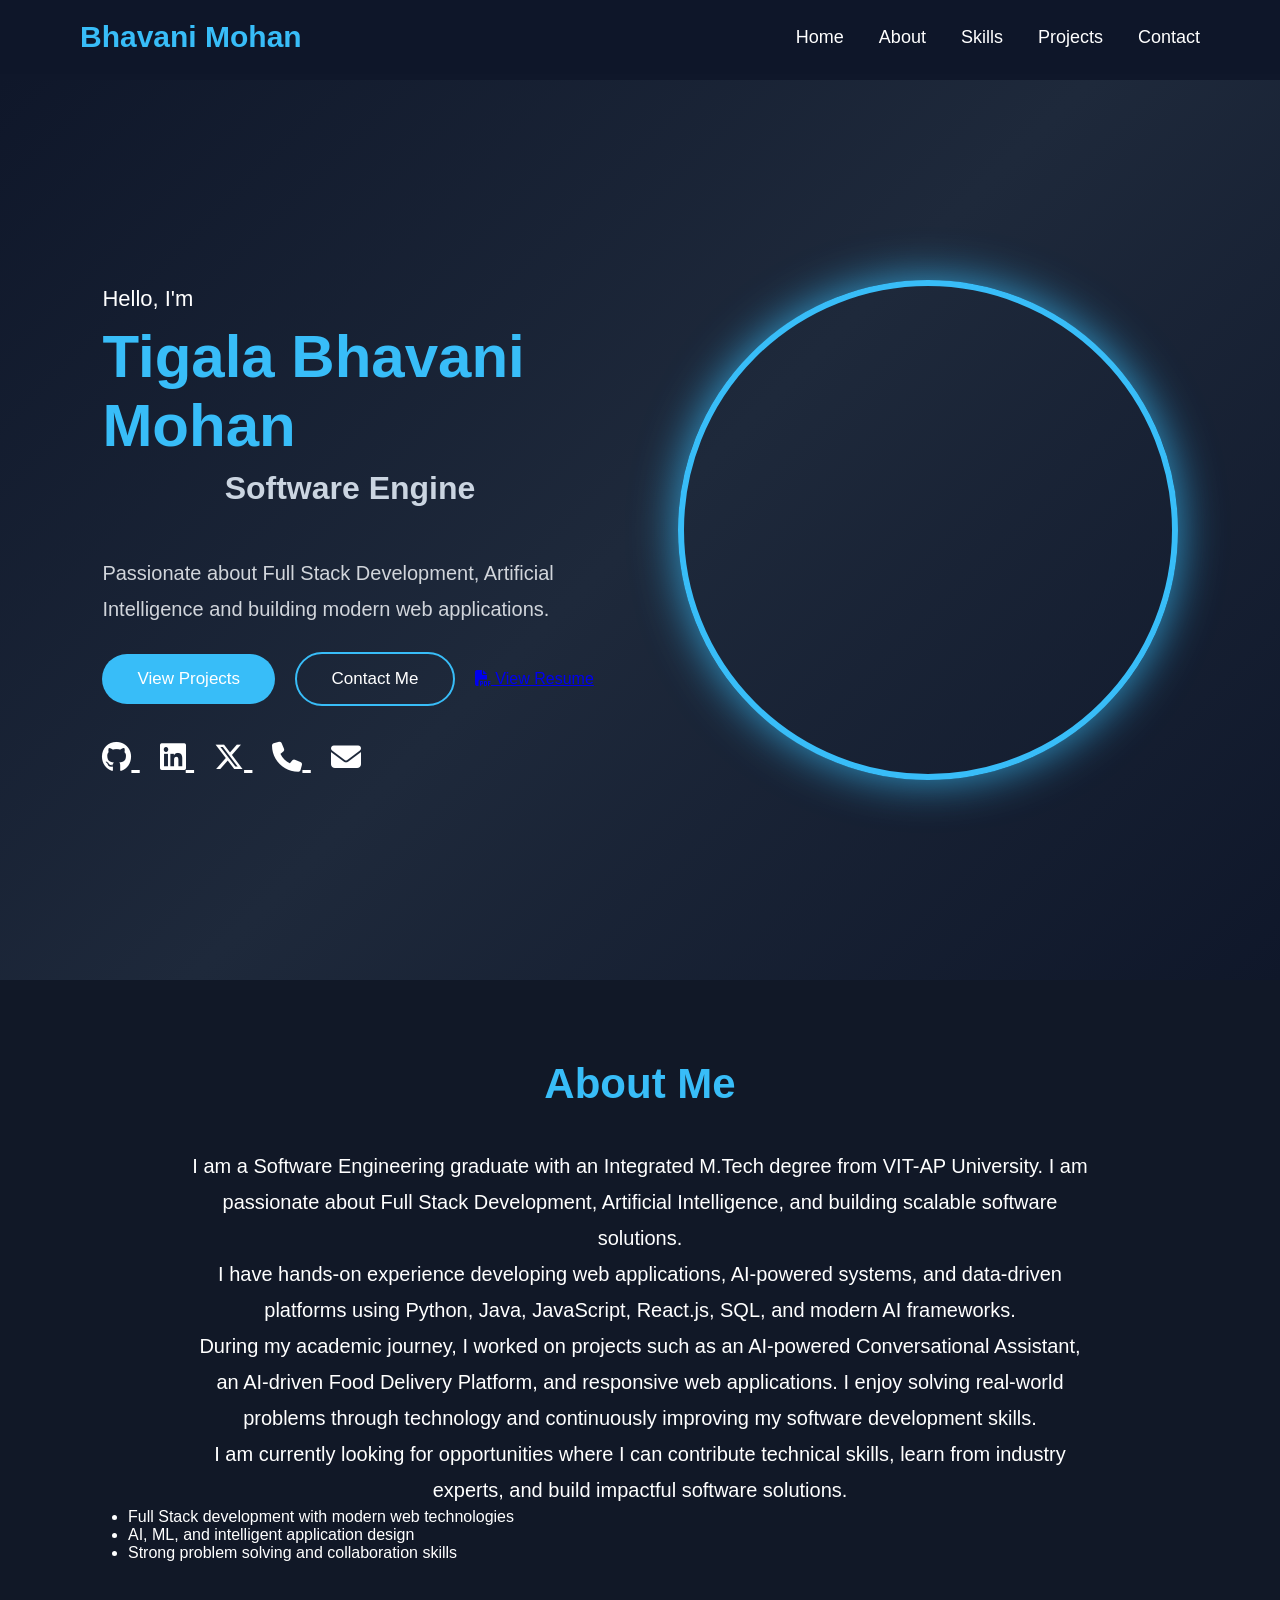
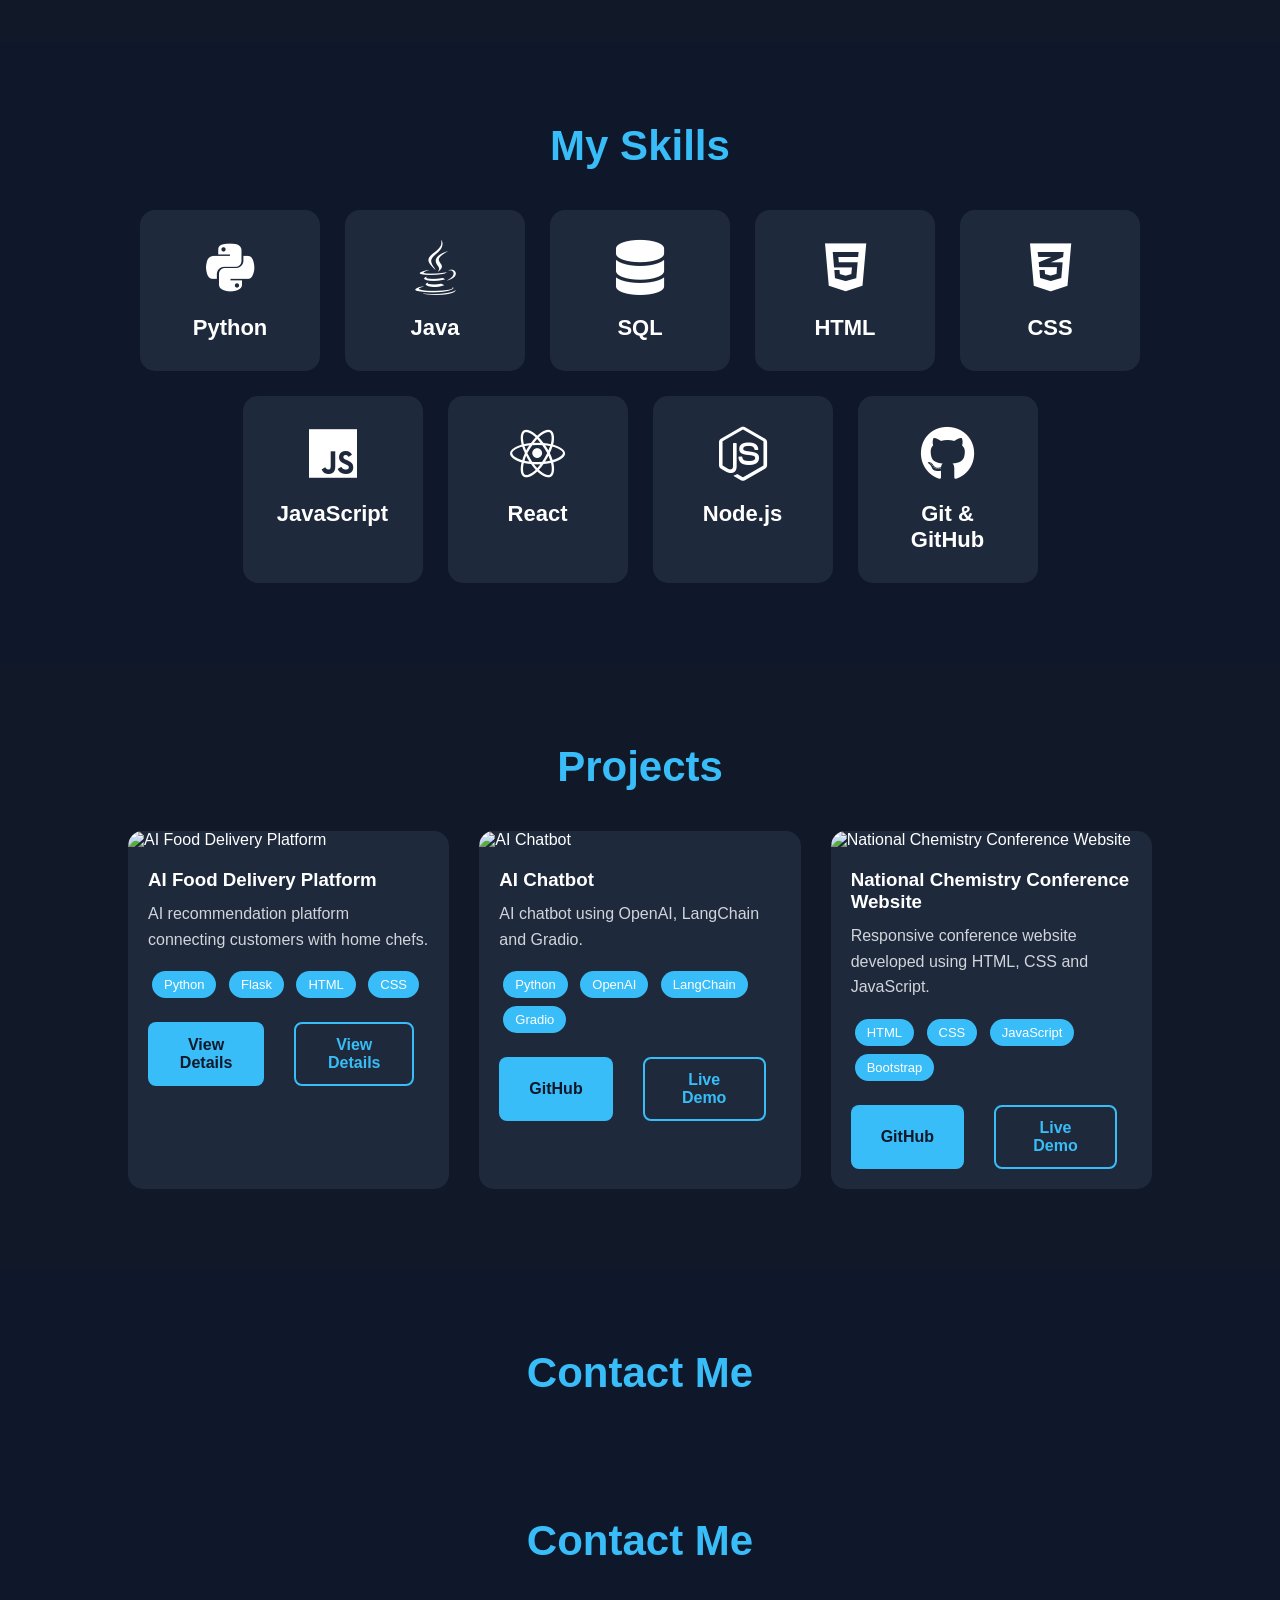
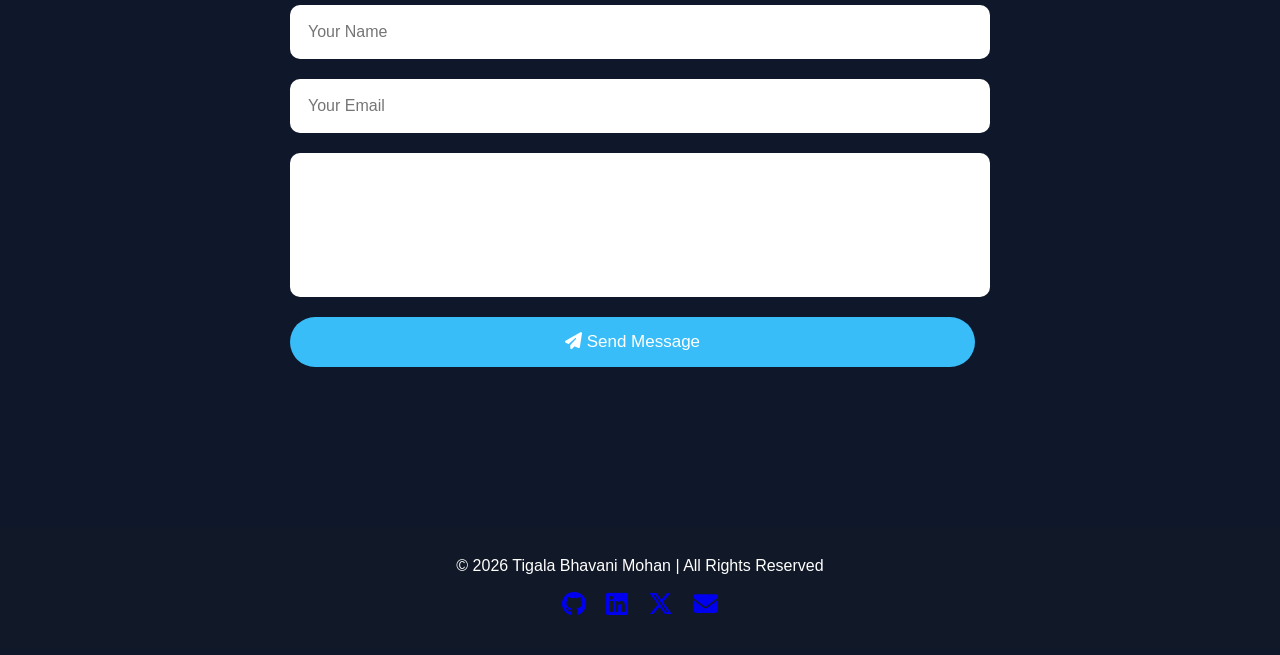
==== commit ea7e50bd: "code has been updated in the projects" ====
--- a/index.html
+++ b/index.html
@@ -404,7 +404,7 @@
 
         <!-- Project 1 -->
 
-        <div class="project-card">
+        <div class="project-card" onclick="openProjectModal('food-delivery')" style="cursor: pointer;">
 
 
             <img src="images/projects/food-delivery.svg"
@@ -450,21 +450,19 @@
                 <div class="project-buttons">
 
 
-                    <a href="project-food-delivery.html"
-                       class="btn-project">
+                    <button type="button" class="btn-project" onclick="openProjectModal('food-delivery'); event.stopPropagation();">
 
                         View Details
 
-                    </a>
-
-
-
-                    <a href="project-food-delivery.html"
-                       class="btn-live">
+                    </button>
+
+
+
+                    <button type="button" class="btn-live" onclick="openProjectModal('food-delivery'); event.stopPropagation();">
 
                         View Details
 
-                    </a>
+                    </button>
 
 
 
@@ -484,7 +482,7 @@
         <!-- Project 2 -->
 
 
-        <div class="project-card">
+        <div class="project-card" onclick="openProjectModal('chatbot')" style="cursor: pointer;">
 
 
             <img src="images/projects/chatbot.svg"
@@ -532,22 +530,20 @@
                 <div class="project-buttons">
 
 
-                    <a href="#"
-                       class="btn-project">
+                    <button type="button" class="btn-project" onclick="openProjectModal('chatbot'); event.stopPropagation();">
 
                         GitHub
 
-                    </a>
-
-
-
-
-                    <a href="#"
-                       class="btn-live">
+                    </button>
+
+
+
+
+                    <button type="button" class="btn-live" onclick="openProjectModal('chatbot'); event.stopPropagation();">
 
                         Live Demo
 
-                    </a>
+                    </button>
 
 
                 </div>
@@ -568,7 +564,7 @@
         <!-- Project 3 -->
 
 
-        <div class="project-card">
+        <div class="project-card" onclick="openProjectModal('chemistry')" style="cursor: pointer;">
 
 
             <img src="images/projects/chemistry.svg"
@@ -616,22 +612,20 @@
                 <div class="project-buttons">
 
 
-                    <a href="#"
-                       class="btn-project">
+                    <button type="button" class="btn-project" onclick="openProjectModal('chemistry'); event.stopPropagation();">
 
                         GitHub
 
-                    </a>
-
-
-
-
-                    <a href="#"
-                       class="btn-live">
+                    </button>
+
+
+
+
+                    <button type="button" class="btn-live" onclick="openProjectModal('chemistry'); event.stopPropagation();">
 
                         Live Demo
 
-                    </a>
+                    </button>
 
 
 
@@ -651,6 +645,52 @@
 
 
 </section>
+
+
+<!-- ================= PROJECT MODAL ================= -->
+
+<div id="projectModal" class="modal">
+    <div class="modal-content">
+        <span class="close-btn" onclick="closeModal()">&times;</span>
+        
+        <div class="modal-body">
+            <h1 id="modalTitle"></h1>
+            <p class="modal-subtitle" id="modalSubtitle"></p>
+            
+            <img id="modalImage" src="" alt="Project" class="modal-image">
+            
+            <div class="modal-section">
+                <h2>Project Scope</h2>
+                <p id="modalScope"></p>
+            </div>
+            
+            <div class="modal-section">
+                <h2>Abstract</h2>
+                <p id="modalAbstract"></p>
+            </div>
+            
+            <div class="modal-section">
+                <h2>Aim & Objectives</h2>
+                <ul id="modalObjectives"></ul>
+            </div>
+            
+            <div class="modal-section">
+                <h2>Key Features</h2>
+                <ul id="modalFeatures"></ul>
+            </div>
+            
+            <div class="modal-section">
+                <h2>Technology Stack</h2>
+                <div class="tech-stack" id="modalTechStack"></div>
+            </div>
+            
+            <div class="modal-buttons">
+                <a href="#" id="modalGithub" class="btn-project" target="_blank">GitHub</a>
+                <a href="#" id="modalLive" class="btn-live" target="_blank">Live Demo</a>
+            </div>
+        </div>
+    </div>
+</div>
 
 
 
--- a/style.css
+++ b/style.css
@@ -636,4 +636,240 @@
 
 .footer-links a:hover {
     transform: translateY(-5px);
+}
+
+/* ================= PROJECT MODAL ================= */
+
+.modal {
+    display: none;
+    position: fixed;
+    z-index: 2000;
+    left: 0;
+    top: 0;
+    width: 100%;
+    height: 100%;
+    background-color: rgba(0, 0, 0, 0.8);
+    overflow-y: auto;
+    align-items: center;
+    justify-content: center;
+}
+
+.modal-content {
+    background: #1e293b;
+    border-radius: 15px;
+    max-width: 900px;
+    width: 90%;
+    max-height: 90vh;
+    overflow-y: auto;
+    position: relative;
+    border: 2px solid #38bdf8;
+    box-shadow: 0 0 40px rgba(56, 189, 248, 0.4);
+}
+
+.close-btn {
+    position: sticky;
+    top: 0;
+    right: 20px;
+    font-size: 40px;
+    font-weight: bold;
+    color: #38bdf8;
+    cursor: pointer;
+    transition: 0.3s;
+    float: right;
+    padding: 10px 20px;
+    background: #0f172a;
+    border-radius: 50%;
+    width: 50px;
+    height: 50px;
+    display: flex;
+    align-items: center;
+    justify-content: center;
+    z-index: 2001;
+}
+
+.close-btn:hover {
+    color: white;
+    transform: scale(1.1);
+}
+
+.modal-body {
+    padding: 40px;
+    color: white;
+}
+
+.modal-body h1 {
+    font-size: 42px;
+    color: #38bdf8;
+    margin-bottom: 15px;
+    text-align: center;
+}
+
+.modal-subtitle {
+    font-size: 18px;
+    color: #cbd5e1;
+    text-align: center;
+    margin-bottom: 30px;
+    line-height: 1.6;
+}
+
+.modal-image {
+    width: 100%;
+    max-height: 400px;
+    object-fit: cover;
+    border-radius: 10px;
+    margin: 30px 0;
+    border: 2px solid #38bdf8;
+}
+
+.modal-section {
+    margin: 30px 0;
+}
+
+.modal-section h2 {
+    font-size: 28px;
+    color: #38bdf8;
+    margin-bottom: 15px;
+    border-bottom: 2px solid #38bdf8;
+    padding-bottom: 10px;
+}
+
+.modal-section p {
+    font-size: 16px;
+    line-height: 1.8;
+    color: #d1d5db;
+    text-align: justify;
+}
+
+.modal-section ul {
+    list-style: none;
+    margin-left: 0;
+}
+
+.modal-section ul li {
+    font-size: 16px;
+    line-height: 1.8;
+    color: #d1d5db;
+    margin: 12px 0;
+    padding-left: 25px;
+    position: relative;
+}
+
+.modal-section ul li:before {
+    content: "✓";
+    position: absolute;
+    left: 0;
+    color: #38bdf8;
+    font-weight: bold;
+    font-size: 18px;
+}
+
+.modal-buttons {
+    display: flex;
+    gap: 20px;
+    margin-top: 30px;
+    justify-content: center;
+}
+
+.btn-project,
+.btn-live {
+    padding: 12px 30px;
+    border-radius: 8px;
+    text-decoration: none;
+    font-size: 16px;
+    font-weight: bold;
+    transition: 0.3s;
+    text-align: center;
+    border: none;
+    cursor: pointer;
+    display: inline-block;
+}
+
+.btn-project {
+    background: #38bdf8;
+    color: #0f172a;
+}
+
+.btn-project:hover {
+    background: white;
+    transform: translateY(-3px);
+    box-shadow: 0 0 20px #38bdf8;
+}
+
+.btn-live {
+    background: transparent;
+    color: #38bdf8;
+    border: 2px solid #38bdf8;
+}
+
+.btn-live:hover {
+    background: #38bdf8;
+    color: #0f172a;
+    transform: translateY(-3px);
+}
+
+/* Modal Responsive */
+@media (max-width: 768px) {
+    .modal-content {
+        width: 95%;
+        max-height: 95vh;
+    }
+
+    .modal-body {
+        padding: 25px;
+    }
+
+    .modal-body h1 {
+        font-size: 28px;
+    }
+
+    .modal-subtitle {
+        font-size: 16px;
+    }
+
+    .modal-section h2 {
+        font-size: 22px;
+    }
+
+    .modal-section p,
+    .modal-section ul li {
+        font-size: 14px;
+    }
+
+    .close-btn {
+        font-size: 28px;
+        width: 40px;
+        height: 40px;
+        right: 10px;
+    }
+
+    .modal-buttons {
+        flex-direction: column;
+    }
+
+    .btn-project,
+    .btn-live {
+        width: 100%;
+    }
+}
+
+@media (max-width: 480px) {
+    .modal-body {
+        padding: 15px;
+    }
+
+    .modal-body h1 {
+        font-size: 22px;
+    }
+
+    .modal-subtitle {
+        font-size: 14px;
+    }
+
+    .modal-section h2 {
+        font-size: 18px;
+    }
+
+    .modal-image {
+        max-height: 250px;
+    }
 }
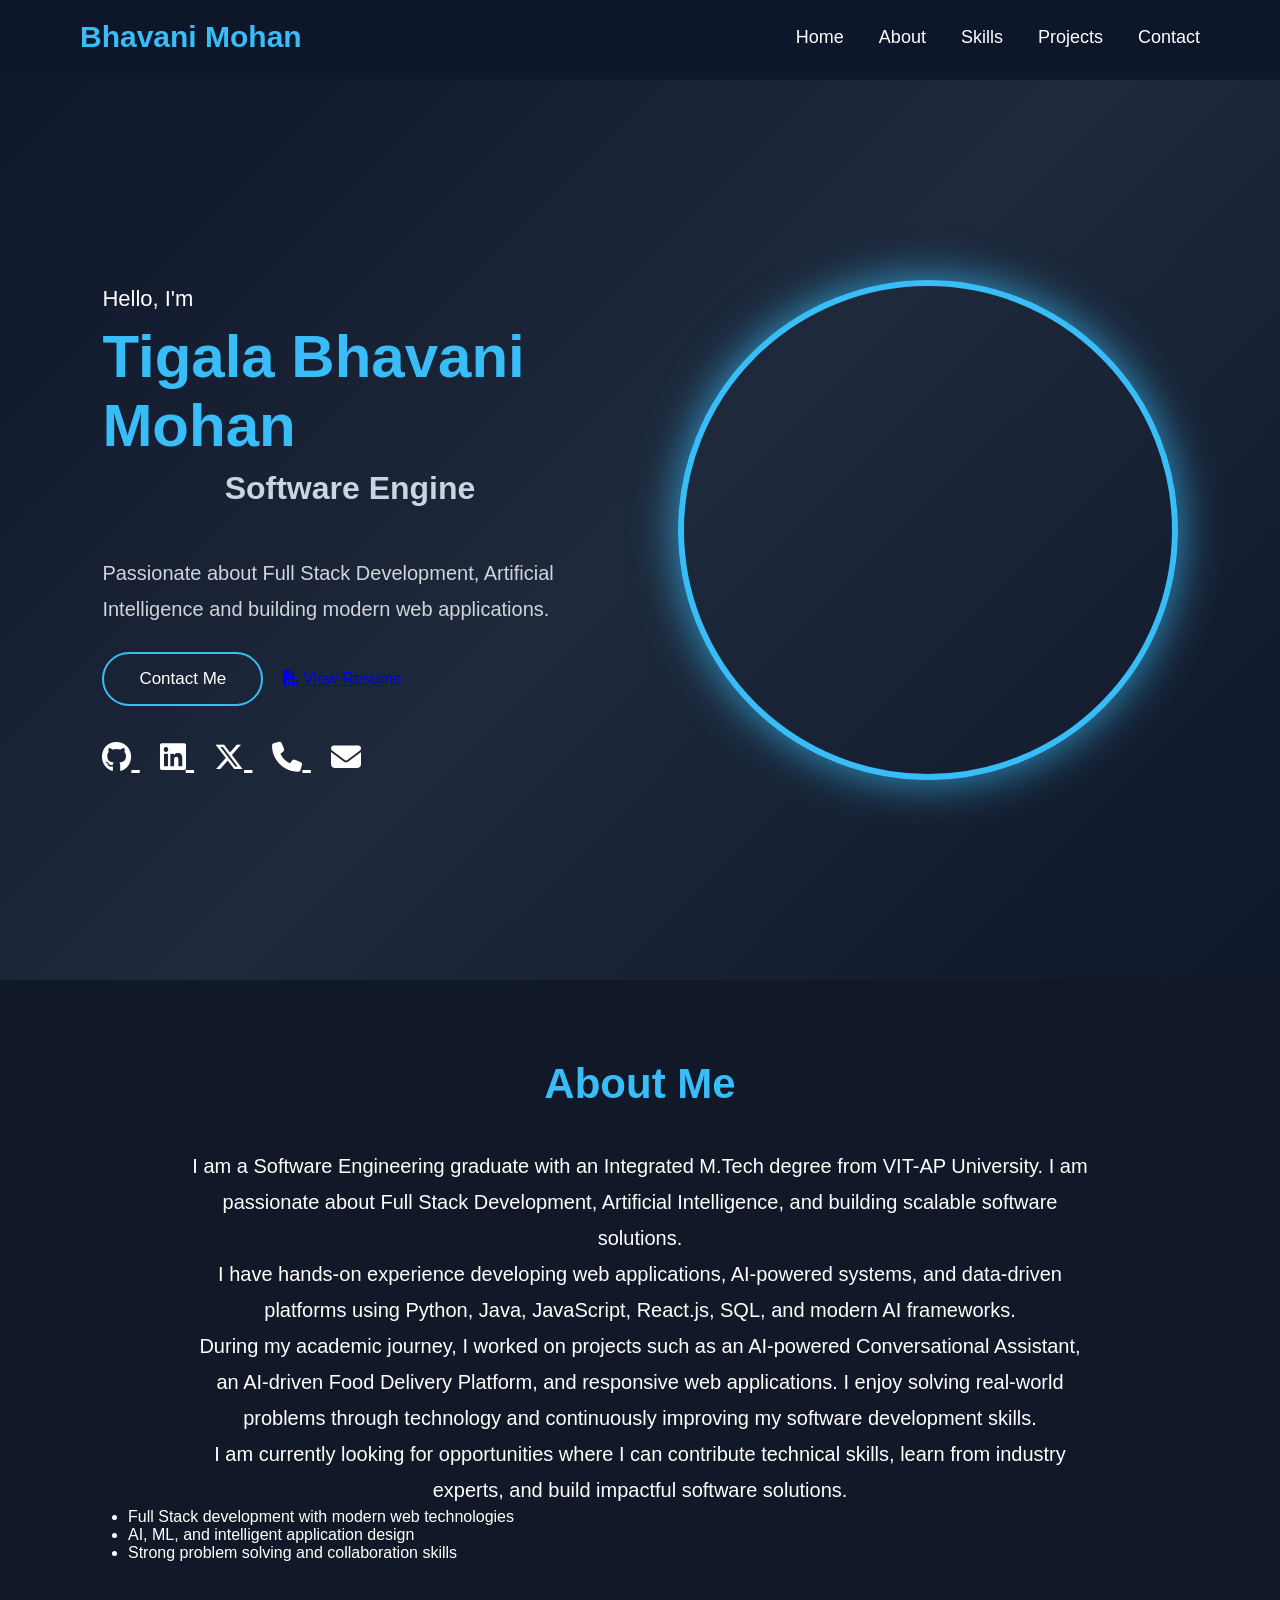
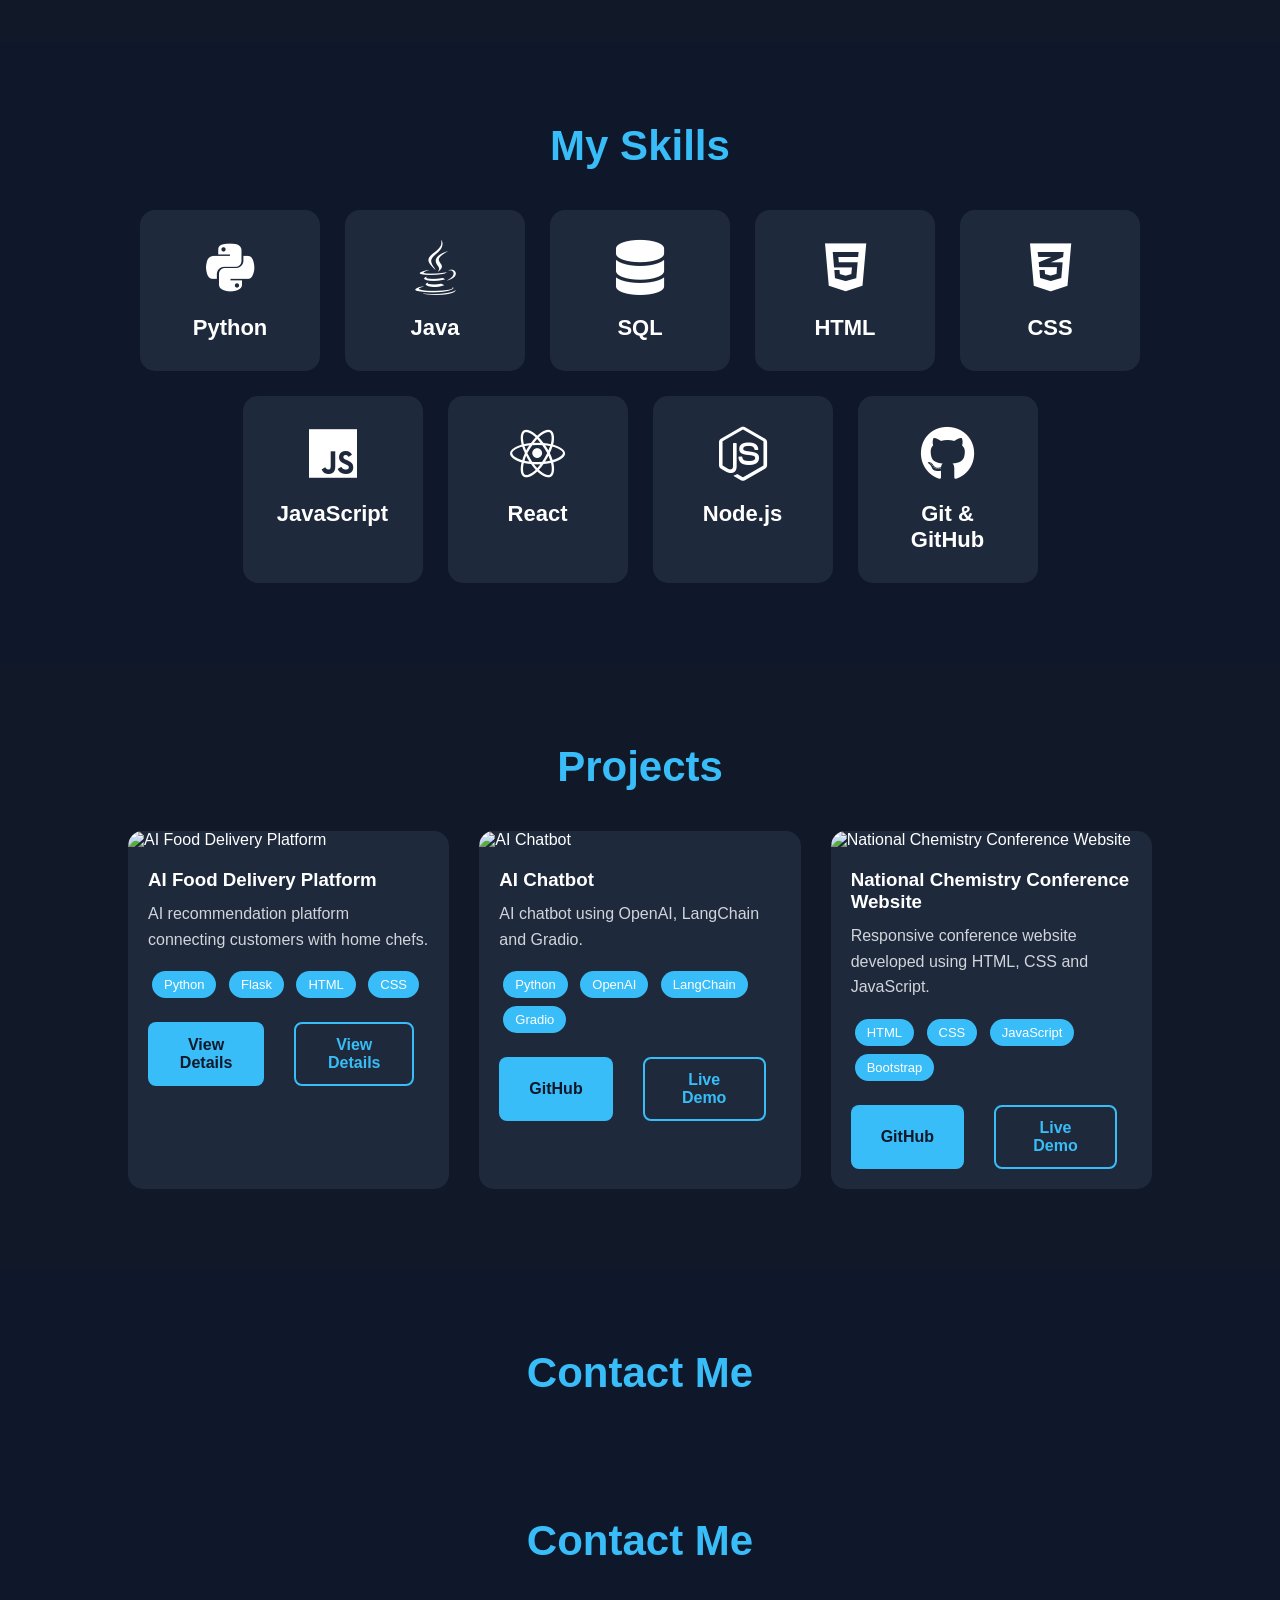
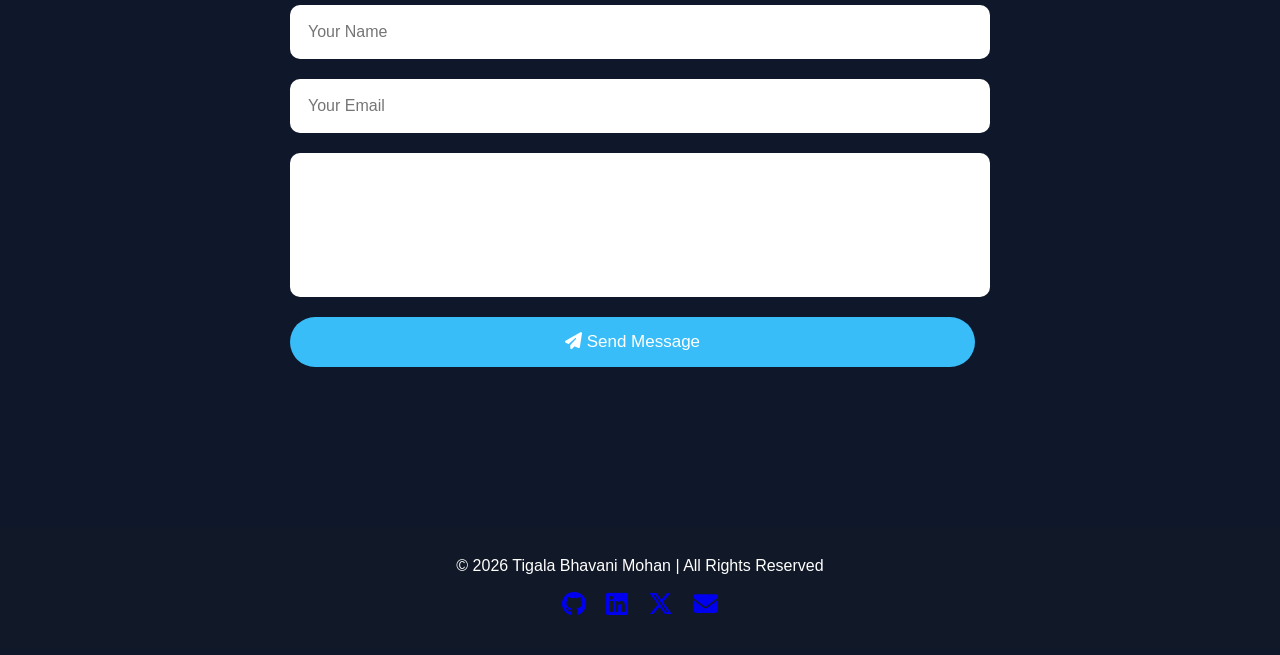
==== commit d069d8d6: "Removed View Projects button, kept View Resume for Google Drive link" ====
--- a/index.html
+++ b/index.html
@@ -85,14 +85,6 @@
 
 
 <div class="buttons">
-
-
-<button onclick="document.getElementById('projects').scrollIntoView()">
-
-View Projects
-
-</button>
-
 
 
 <button class="contact"
